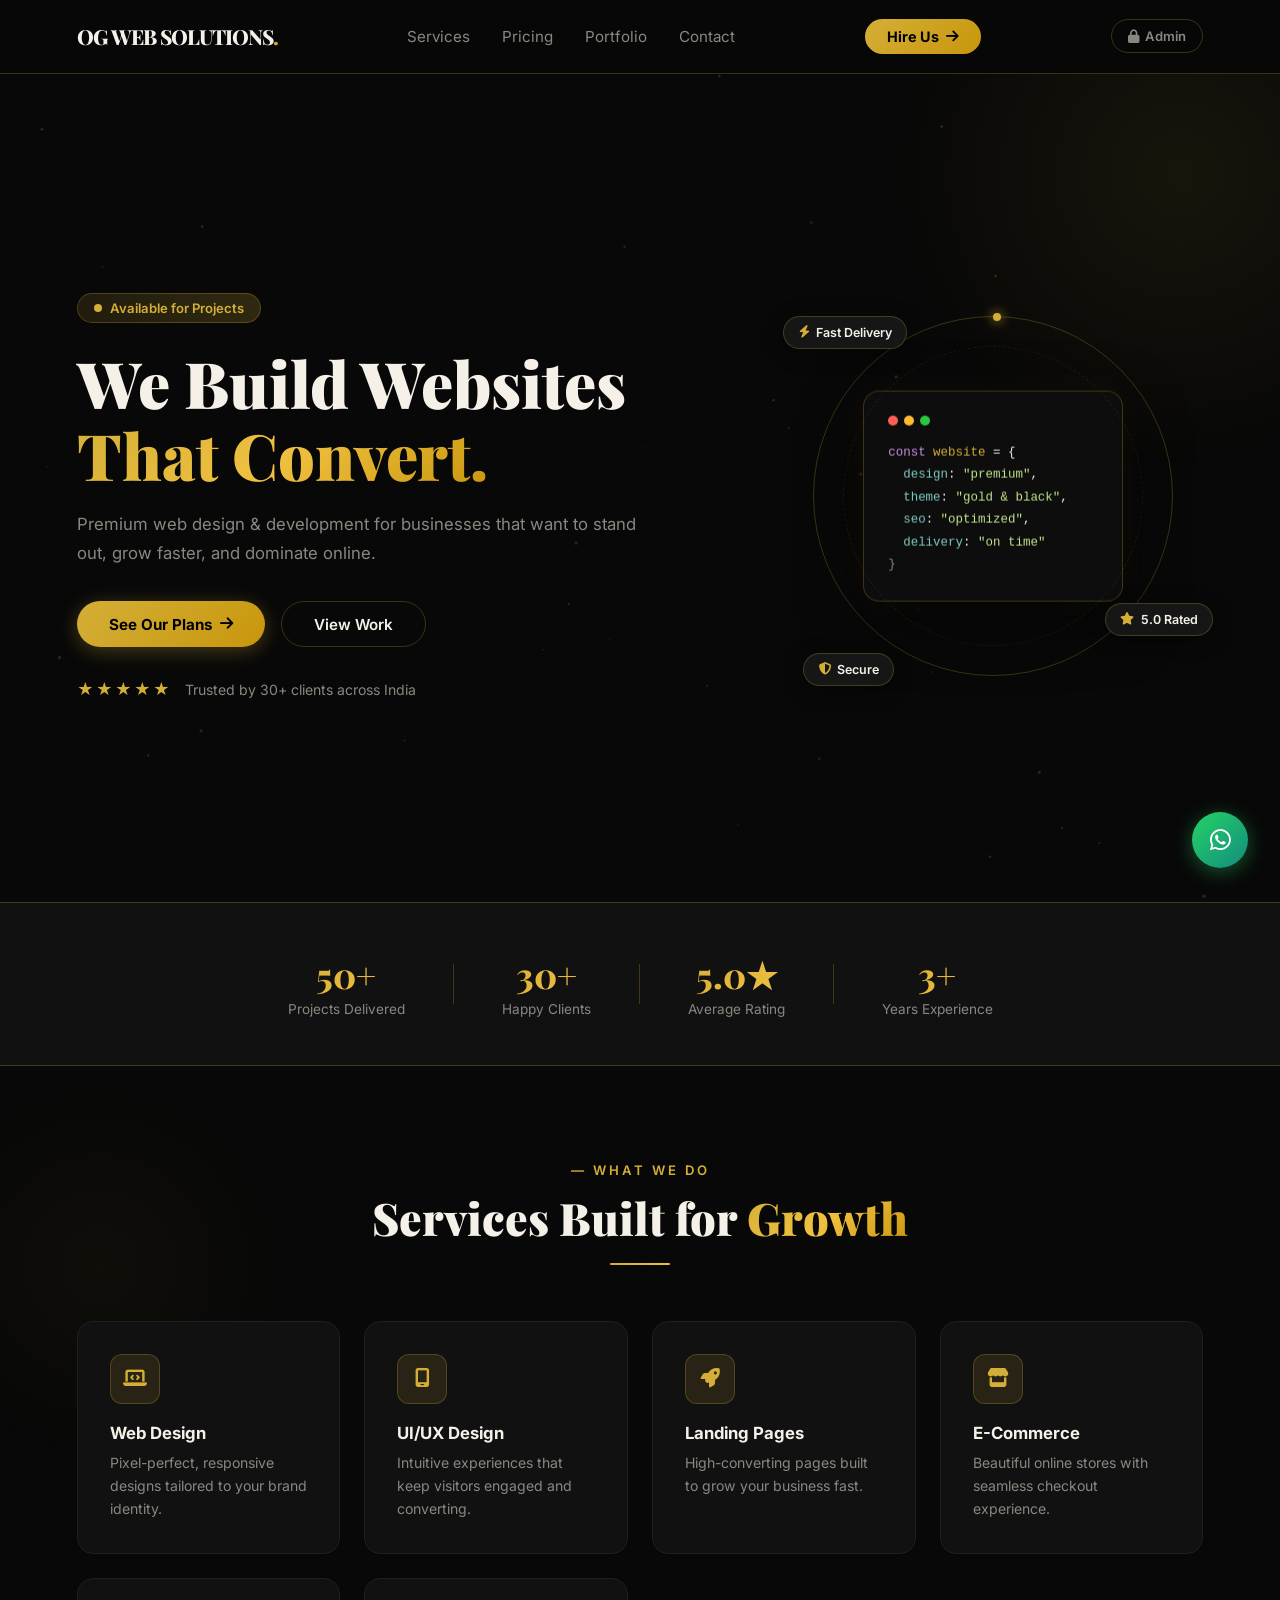
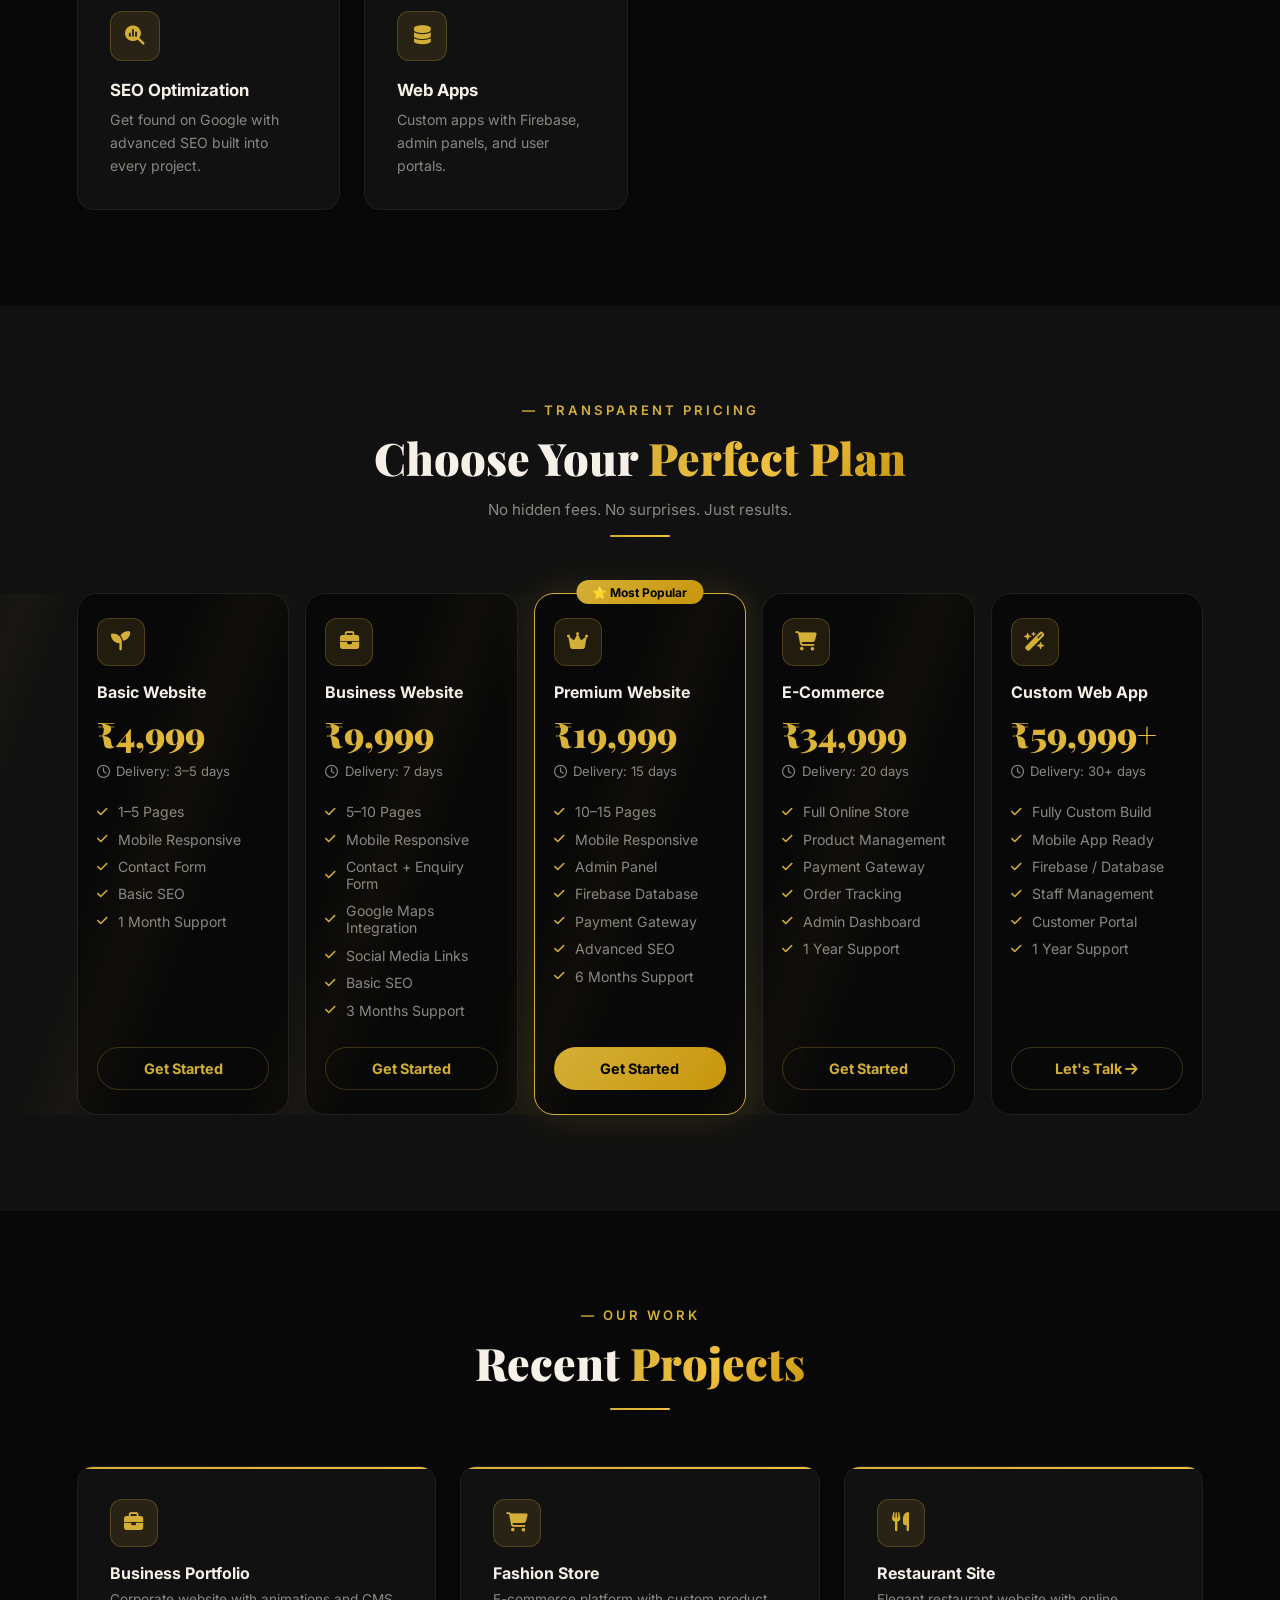
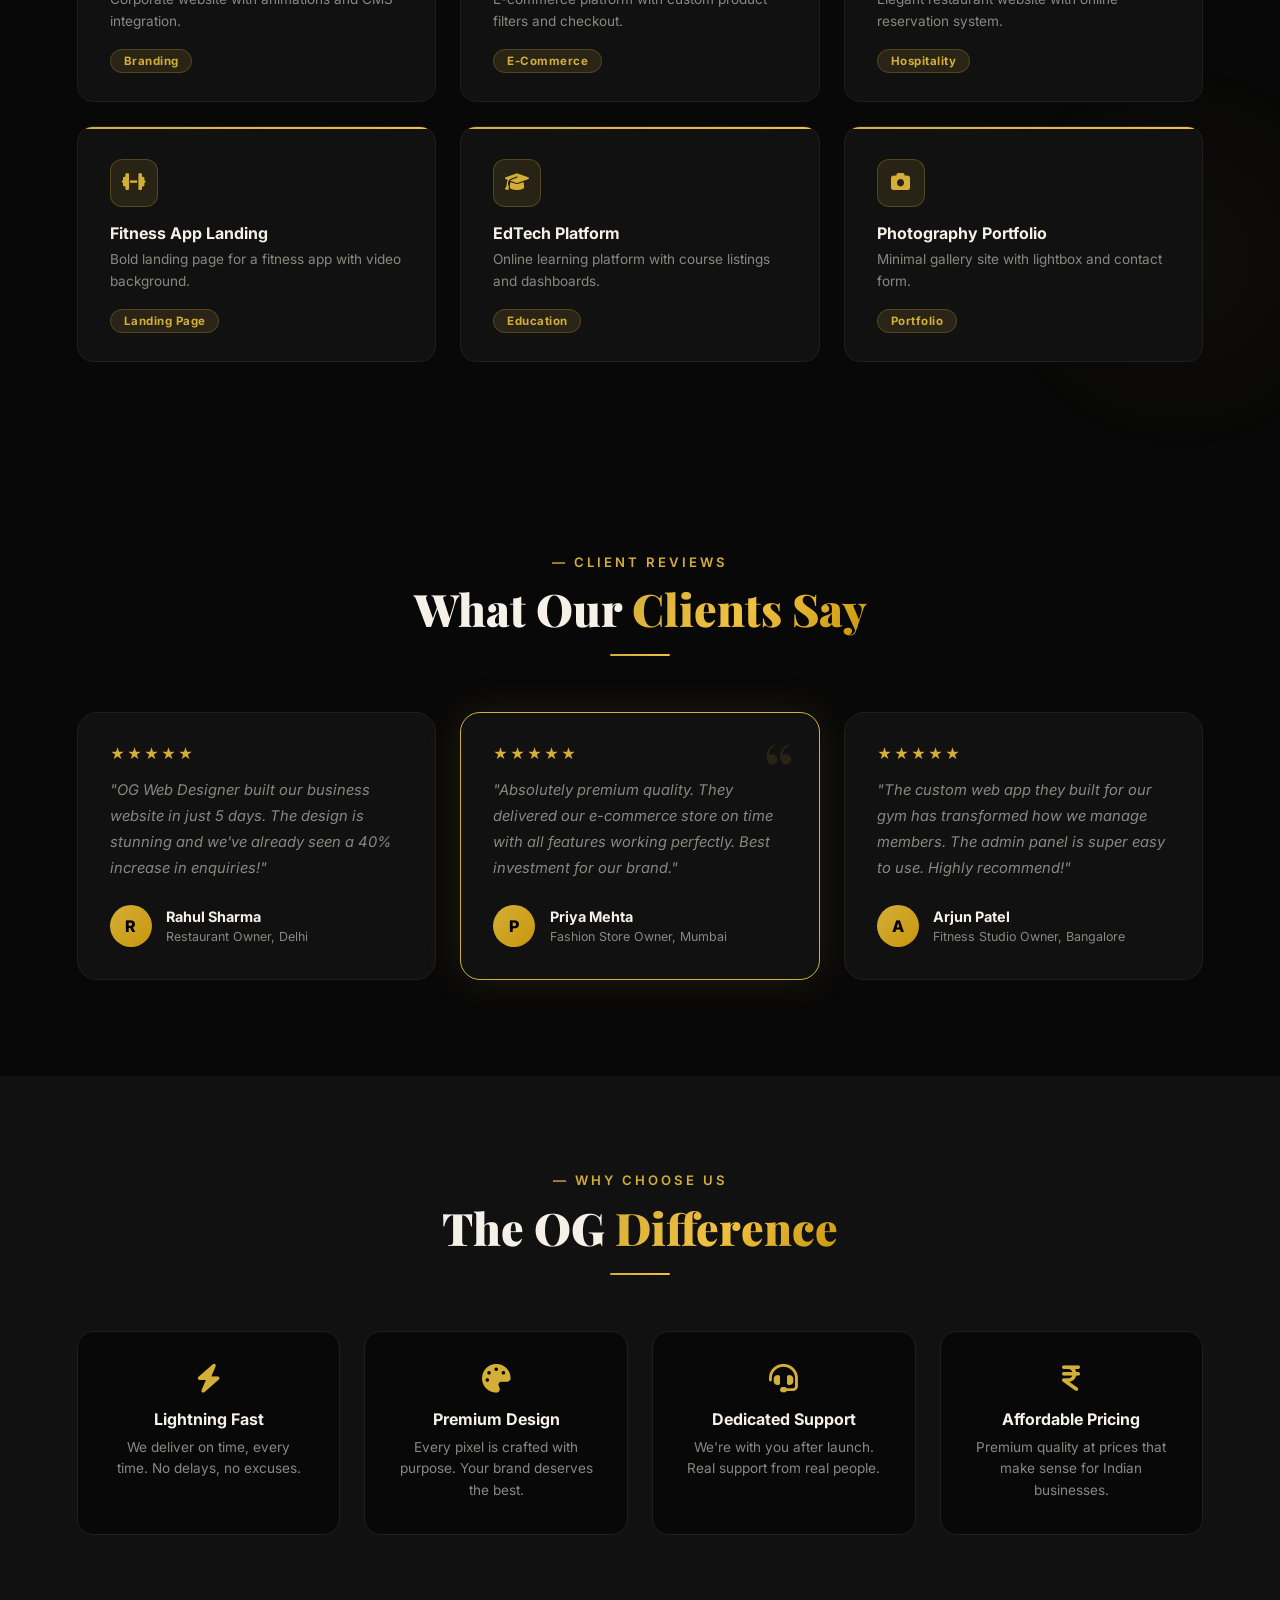
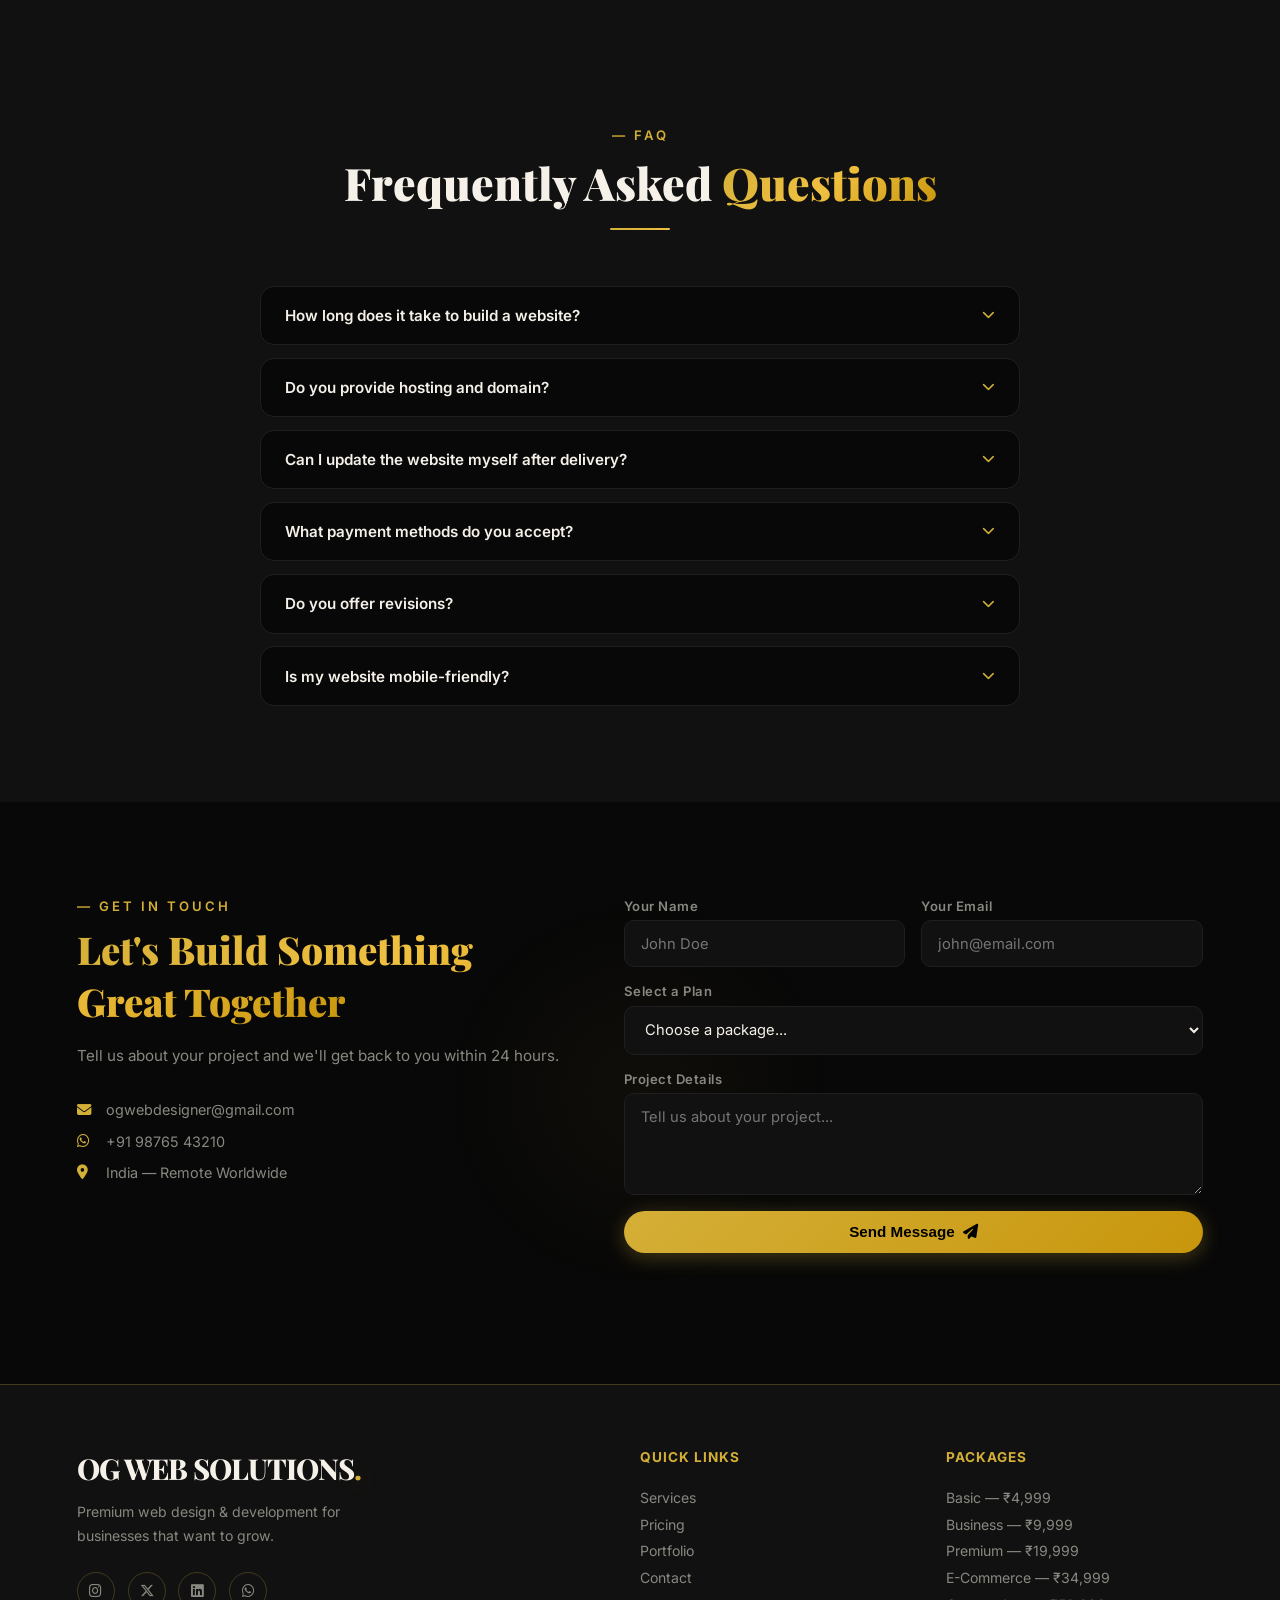
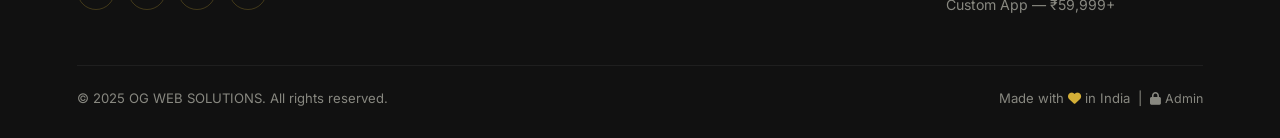
==== index.html @ d9418b7e "Initial commit - OG WEB SOLUTIONS premium website" ====
<!DOCTYPE html>
<html lang="en">
<head>
  <meta charset="UTF-8" />
  <meta name="viewport" content="width=device-width, initial-scale=1.0"/>
  <title>OG WEB SOLUTIONS — Premium Web Solutions</title>
  <link rel="stylesheet" href="style.css"/>
  <link href="https://fonts.googleapis.com/css2?family=Playfair+Display:ital,wght@0,700;0,900;1,700&family=Inter:wght@400;500;600;700&display=swap" rel="stylesheet"/>
  <link rel="stylesheet" href="https://cdnjs.cloudflare.com/ajax/libs/font-awesome/6.5.0/css/all.min.css"/>
</head>
<body>

  <!-- SCROLL PROGRESS -->
  <div class="scroll-progress" id="scrollProgress"></div>

  <!-- PARTICLES -->
  <canvas id="particles"></canvas>

  <!-- FLOATING WHATSAPP -->
  <a href="https://wa.me/919876543210" class="whatsapp-float" target="_blank"><i class="fa-brands fa-whatsapp"></i></a>

  <!-- NAV -->
  <nav id="navbar">
    <div class="logo">OG WEB SOLUTIONS<span>.</span></div>
    <ul>
      <li><a href="#services">Services</a></li>
      <li><a href="#pricing">Pricing</a></li>
      <li><a href="#portfolio">Portfolio</a></li>
      <li><a href="#contact">Contact</a></li>
    </ul>
    <a href="#contact" class="btn-nav">Hire Us <i class="fa-solid fa-arrow-right"></i></a>
    <a href="login.html" class="btn-login-nav"><i class="fa-solid fa-lock"></i> Admin</a>
    <button class="hamburger" id="hamburger"><i class="fa-solid fa-bars"></i></button>
  </nav>

  <!-- MOBILE MENU -->
  <div class="mobile-menu" id="mobileMenu">
    <button class="close-menu" id="closeMenu"><i class="fa-solid fa-xmark"></i></button>
    <ul>
      <li><a href="#services" class="mob-link">Services</a></li>
      <li><a href="#pricing" class="mob-link">Pricing</a></li>
      <li><a href="#portfolio" class="mob-link">Portfolio</a></li>
      <li><a href="#contact" class="mob-link">Contact</a></li>
    </ul>
    <a href="#contact" class="btn-nav mob-link">Get a Quote</a>
  </div>

  <!-- HERO -->
  <section class="hero">
    <div class="hero-content">
      <div class="hero-text">
        <div class="badge"><span class="pulse"></span> Available for Projects</div>
        <h1>We Build Websites<br/><span class="gold-text">That Convert.</span></h1>
        <p class="sub">Premium web design & development for businesses that want to stand out, grow faster, and dominate online.</p>
        <div class="hero-btns">
          <a href="#pricing" class="btn-gold">See Our Plans <i class="fa-solid fa-arrow-right"></i></a>
          <a href="#portfolio" class="btn-outline">View Work</a>
        </div>
        <div class="trust-row">
          <div class="stars">★★★★★</div>
          <p>Trusted by <strong>30+ clients</strong> across India</p>
        </div>
      </div>
      <div class="hero-visual">
        <div class="gold-ring"></div>
        <div class="hero-card">
          <div class="card-dots">
            <span class="cd r"></span><span class="cd y"></span><span class="cd g"></span>
          </div>
          <div class="code-block">
            <p><span class="kw">const</span> <span class="fn">website</span> = {</p>
            <p>&nbsp;&nbsp;<span class="key">design</span>: <span class="val">"premium"</span>,</p>
            <p>&nbsp;&nbsp;<span class="key">theme</span>: <span class="val">"gold & black"</span>,</p>
            <p>&nbsp;&nbsp;<span class="key">seo</span>: <span class="val">"optimized"</span>,</p>
            <p>&nbsp;&nbsp;<span class="key">delivery</span>: <span class="val">"on time"</span></p>
            <p>}</p>
          </div>
        </div>
        <div class="float-chip fc1"><i class="fa-solid fa-bolt"></i> Fast Delivery</div>
        <div class="float-chip fc2"><i class="fa-solid fa-star"></i> 5.0 Rated</div>
        <div class="float-chip fc3"><i class="fa-solid fa-shield-halved"></i> Secure</div>
      </div>
    </div>
  </section>

  <!-- STATS -->
  <section class="stats-bar">
    <div class="stat-item"><h3 class="count" data-target="50">0</h3><p>Projects Delivered</p></div>
    <div class="stat-div"></div>
    <div class="stat-item"><h3 class="count" data-target="30">0</h3><p>Happy Clients</p></div>
    <div class="stat-div"></div>
    <div class="stat-item"><h3>5.0★</h3><p>Average Rating</p></div>
    <div class="stat-div"></div>
    <div class="stat-item"><h3 class="count" data-target="3">0</h3><p>Years Experience</p></div>
  </section>

  <!-- SERVICES -->
  <section class="services" id="services">
    <div class="sec-head">
      <p class="eyebrow">— What We Do</p>
      <h2>Services Built for <span class="gold-text">Growth</span></h2>
      <div class="gold-divider"></div>
    </div>
    <div class="svc-grid">
      <div class="svc-card"><div class="svc-icon"><i class="fa-solid fa-laptop-code"></i></div><h3>Web Design</h3><p>Pixel-perfect, responsive designs tailored to your brand identity.</p></div>
      <div class="svc-card"><div class="svc-icon"><i class="fa-solid fa-mobile-screen"></i></div><h3>UI/UX Design</h3><p>Intuitive experiences that keep visitors engaged and converting.</p></div>
      <div class="svc-card"><div class="svc-icon"><i class="fa-solid fa-rocket"></i></div><h3>Landing Pages</h3><p>High-converting pages built to grow your business fast.</p></div>
      <div class="svc-card"><div class="svc-icon"><i class="fa-solid fa-store"></i></div><h3>E-Commerce</h3><p>Beautiful online stores with seamless checkout experience.</p></div>
      <div class="svc-card"><div class="svc-icon"><i class="fa-solid fa-magnifying-glass-chart"></i></div><h3>SEO Optimization</h3><p>Get found on Google with advanced SEO built into every project.</p></div>
      <div class="svc-card"><div class="svc-icon"><i class="fa-solid fa-database"></i></div><h3>Web Apps</h3><p>Custom apps with Firebase, admin panels, and user portals.</p></div>
    </div>
  </section>

  <!-- PRICING -->
  <section class="pricing" id="pricing">
    <div class="sec-head">
      <p class="eyebrow">— Transparent Pricing</p>
      <h2>Choose Your <span class="gold-text">Perfect Plan</span></h2>
      <p class="sec-sub">No hidden fees. No surprises. Just results.</p>
      <div class="gold-divider"></div>
    </div>
    <div class="pricing-grid">

      <div class="plan-card">
        <div class="plan-icon"><i class="fa-solid fa-seedling"></i></div>
        <h3 class="plan-name">Basic Website</h3>
        <div class="plan-price">₹4,999</div>
        <p class="plan-delivery"><i class="fa-regular fa-clock"></i> Delivery: 3–5 days</p>
        <ul class="plan-feats">
          <li><i class="fa-solid fa-check"></i> 1–5 Pages</li>
          <li><i class="fa-solid fa-check"></i> Mobile Responsive</li>
          <li><i class="fa-solid fa-check"></i> Contact Form</li>
          <li><i class="fa-solid fa-check"></i> Basic SEO</li>
          <li><i class="fa-solid fa-check"></i> 1 Month Support</li>
        </ul>
        <a href="#contact" class="plan-btn">Get Started</a>
      </div>

      <div class="plan-card">
        <div class="plan-icon"><i class="fa-solid fa-briefcase"></i></div>
        <h3 class="plan-name">Business Website</h3>
        <div class="plan-price">₹9,999</div>
        <p class="plan-delivery"><i class="fa-regular fa-clock"></i> Delivery: 7 days</p>
        <ul class="plan-feats">
          <li><i class="fa-solid fa-check"></i> 5–10 Pages</li>
          <li><i class="fa-solid fa-check"></i> Mobile Responsive</li>
          <li><i class="fa-solid fa-check"></i> Contact + Enquiry Form</li>
          <li><i class="fa-solid fa-check"></i> Google Maps Integration</li>
          <li><i class="fa-solid fa-check"></i> Social Media Links</li>
          <li><i class="fa-solid fa-check"></i> Basic SEO</li>
          <li><i class="fa-solid fa-check"></i> 3 Months Support</li>
        </ul>
        <a href="#contact" class="plan-btn">Get Started</a>
      </div>

      <div class="plan-card popular">
        <div class="pop-badge">⭐ Most Popular</div>
        <div class="plan-icon"><i class="fa-solid fa-crown"></i></div>
        <h3 class="plan-name">Premium Website</h3>
        <div class="plan-price">₹19,999</div>
        <p class="plan-delivery"><i class="fa-regular fa-clock"></i> Delivery: 15 days</p>
        <ul class="plan-feats">
          <li><i class="fa-solid fa-check"></i> 10–15 Pages</li>
          <li><i class="fa-solid fa-check"></i> Mobile Responsive</li>
          <li><i class="fa-solid fa-check"></i> Admin Panel</li>
          <li><i class="fa-solid fa-check"></i> Firebase Database</li>
          <li><i class="fa-solid fa-check"></i> Payment Gateway</li>
          <li><i class="fa-solid fa-check"></i> Advanced SEO</li>
          <li><i class="fa-solid fa-check"></i> 6 Months Support</li>
        </ul>
        <a href="#contact" class="plan-btn pop-btn">Get Started</a>
      </div>

      <div class="plan-card">
        <div class="plan-icon"><i class="fa-solid fa-cart-shopping"></i></div>
        <h3 class="plan-name">E-Commerce</h3>
        <div class="plan-price">₹34,999</div>
        <p class="plan-delivery"><i class="fa-regular fa-clock"></i> Delivery: 20 days</p>
        <ul class="plan-feats">
          <li><i class="fa-solid fa-check"></i> Full Online Store</li>
          <li><i class="fa-solid fa-check"></i> Product Management</li>
          <li><i class="fa-solid fa-check"></i> Payment Gateway</li>
          <li><i class="fa-solid fa-check"></i> Order Tracking</li>
          <li><i class="fa-solid fa-check"></i> Admin Dashboard</li>
          <li><i class="fa-solid fa-check"></i> 1 Year Support</li>
        </ul>
        <a href="#contact" class="plan-btn">Get Started</a>
      </div>

      <div class="plan-card custom-card">
        <div class="plan-icon"><i class="fa-solid fa-wand-magic-sparkles"></i></div>
        <h3 class="plan-name">Custom Web App</h3>
        <div class="plan-price">₹59,999<sup>+</sup></div>
        <p class="plan-delivery"><i class="fa-regular fa-clock"></i> Delivery: 30+ days</p>
        <ul class="plan-feats">
          <li><i class="fa-solid fa-check"></i> Fully Custom Build</li>
          <li><i class="fa-solid fa-check"></i> Mobile App Ready</li>
          <li><i class="fa-solid fa-check"></i> Firebase / Database</li>
          <li><i class="fa-solid fa-check"></i> Staff Management</li>
          <li><i class="fa-solid fa-check"></i> Customer Portal</li>
          <li><i class="fa-solid fa-check"></i> 1 Year Support</li>
        </ul>
        <a href="#contact" class="plan-btn custom-btn">Let's Talk <i class="fa-solid fa-arrow-right"></i></a>
      </div>

    </div>
  </section>

  <!-- PORTFOLIO -->
  <section class="portfolio" id="portfolio">
    <div class="sec-head">
      <p class="eyebrow">— Our Work</p>
      <h2>Recent <span class="gold-text">Projects</span></h2>
      <div class="gold-divider"></div>
    </div>
    <div class="port-grid">
      <div class="p-card" style="--c:#c9a84c"><div class="p-icon"><i class="fa-solid fa-briefcase"></i></div><h3>Business Portfolio</h3><p>Corporate website with animations and CMS integration.</p><span class="pill">Branding</span></div>
      <div class="p-card" style="--c:#d4af37"><div class="p-icon"><i class="fa-solid fa-cart-shopping"></i></div><h3>Fashion Store</h3><p>E-commerce platform with custom product filters and checkout.</p><span class="pill">E-Commerce</span></div>
      <div class="p-card" style="--c:#b8960c"><div class="p-icon"><i class="fa-solid fa-utensils"></i></div><h3>Restaurant Site</h3><p>Elegant restaurant website with online reservation system.</p><span class="pill">Hospitality</span></div>
      <div class="p-card" style="--c:#f0c040"><div class="p-icon"><i class="fa-solid fa-dumbbell"></i></div><h3>Fitness App Landing</h3><p>Bold landing page for a fitness app with video background.</p><span class="pill">Landing Page</span></div>
      <div class="p-card" style="--c:#c9a84c"><div class="p-icon"><i class="fa-solid fa-graduation-cap"></i></div><h3>EdTech Platform</h3><p>Online learning platform with course listings and dashboards.</p><span class="pill">Education</span></div>
      <div class="p-card" style="--c:#d4af37"><div class="p-icon"><i class="fa-solid fa-camera"></i></div><h3>Photography Portfolio</h3><p>Minimal gallery site with lightbox and contact form.</p><span class="pill">Portfolio</span></div>
    </div>
  </section>

  <!-- TESTIMONIALS -->
  <section class="testimonials">
    <div class="sec-head">
      <p class="eyebrow">— Client Reviews</p>
      <h2>What Our <span class="gold-text">Clients Say</span></h2>
      <div class="gold-divider"></div>
    </div>
    <div class="testi-grid">
      <div class="testi-card">
        <div class="testi-stars">★★★★★</div>
        <p>"OG Web Designer built our business website in just 5 days. The design is stunning and we've already seen a 40% increase in enquiries!"</p>
        <div class="testi-author">
          <div class="testi-avatar">R</div>
          <div><strong>Rahul Sharma</strong><span>Restaurant Owner, Delhi</span></div>
        </div>
      </div>
      <div class="testi-card featured-testi">
        <div class="testi-stars">★★★★★</div>
        <p>"Absolutely premium quality. They delivered our e-commerce store on time with all features working perfectly. Best investment for our brand."</p>
        <div class="testi-author">
          <div class="testi-avatar">P</div>
          <div><strong>Priya Mehta</strong><span>Fashion Store Owner, Mumbai</span></div>
        </div>
      </div>
      <div class="testi-card">
        <div class="testi-stars">★★★★★</div>
        <p>"The custom web app they built for our gym has transformed how we manage members. The admin panel is super easy to use. Highly recommend!"</p>
        <div class="testi-author">
          <div class="testi-avatar">A</div>
          <div><strong>Arjun Patel</strong><span>Fitness Studio Owner, Bangalore</span></div>
        </div>
      </div>
    </div>
  </section>

  <!-- WHY US -->
  <section class="why-us">
    <div class="sec-head">
      <p class="eyebrow">— Why Choose Us</p>
      <h2>The OG <span class="gold-text">Difference</span></h2>
      <div class="gold-divider"></div>
    </div>
    <div class="why-grid">
      <div class="why-card"><i class="fa-solid fa-bolt"></i><h3>Lightning Fast</h3><p>We deliver on time, every time. No delays, no excuses.</p></div>
      <div class="why-card"><i class="fa-solid fa-palette"></i><h3>Premium Design</h3><p>Every pixel is crafted with purpose. Your brand deserves the best.</p></div>
      <div class="why-card"><i class="fa-solid fa-headset"></i><h3>Dedicated Support</h3><p>We're with you after launch. Real support from real people.</p></div>
      <div class="why-card"><i class="fa-solid fa-indian-rupee-sign"></i><h3>Affordable Pricing</h3><p>Premium quality at prices that make sense for Indian businesses.</p></div>
    </div>
  </section>

  <!-- FAQ -->
  <section class="faq">
    <div class="sec-head">
      <p class="eyebrow">— FAQ</p>
      <h2>Frequently Asked <span class="gold-text">Questions</span></h2>
      <div class="gold-divider"></div>
    </div>
    <div class="faq-list">
      <div class="faq-item">
        <button class="faq-q" onclick="toggleFaq(this)">How long does it take to build a website? <i class="fa-solid fa-chevron-down"></i></button>
        <div class="faq-a">Depending on the package, delivery ranges from 3–5 days for a Basic site to 30+ days for a Custom Web App. We always deliver on time.</div>
      </div>
      <div class="faq-item">
        <button class="faq-q" onclick="toggleFaq(this)">Do you provide hosting and domain? <i class="fa-solid fa-chevron-down"></i></button>
        <div class="faq-a">We can guide you to set up hosting and domain, or manage it for you at an additional cost. We work with platforms like Hostinger, GoDaddy, and Firebase Hosting.</div>
      </div>
      <div class="faq-item">
        <button class="faq-q" onclick="toggleFaq(this)">Can I update the website myself after delivery? <i class="fa-solid fa-chevron-down"></i></button>
        <div class="faq-a">Yes! Premium and higher plans include an admin panel so you can update content, images, and products without any coding knowledge.</div>
      </div>
      <div class="faq-item">
        <button class="faq-q" onclick="toggleFaq(this)">What payment methods do you accept? <i class="fa-solid fa-chevron-down"></i></button>
        <div class="faq-a">We accept UPI, bank transfer, and all major payment methods. A 50% advance is required to start the project, with the remaining 50% on delivery.</div>
      </div>
      <div class="faq-item">
        <button class="faq-q" onclick="toggleFaq(this)">Do you offer revisions? <i class="fa-solid fa-chevron-down"></i></button>
        <div class="faq-a">Yes, we offer up to 3 free revisions on every project. We work closely with you to make sure the final result exceeds your expectations.</div>
      </div>
      <div class="faq-item">
        <button class="faq-q" onclick="toggleFaq(this)">Is my website mobile-friendly? <i class="fa-solid fa-chevron-down"></i></button>
        <div class="faq-a">Absolutely. Every website we build is fully responsive and tested across all screen sizes — mobile, tablet, and desktop.</div>
      </div>
    </div>
  </section>

  <!-- CONTACT -->
  <section class="contact" id="contact">
    <div class="contact-wrap">
      <div class="contact-left">
        <p class="eyebrow">— Get In Touch</p>
        <h2>Let's Build Something <span class="gold-text">Great Together</span></h2>
        <p class="sub">Tell us about your project and we'll get back to you within 24 hours.</p>
        <div class="cinfo">
          <div class="ci"><i class="fa-solid fa-envelope"></i> ogwebdesigner@gmail.com</div>
          <div class="ci"><i class="fa-brands fa-whatsapp"></i> +91 98765 43210</div>
          <div class="ci"><i class="fa-solid fa-location-dot"></i> India — Remote Worldwide</div>
        </div>
      </div>
      <div class="contact-right">
        <form class="contact-form" onsubmit="handleSubmit(event)">
          <div class="form-row">
            <div class="fg"><label>Your Name</label><input type="text" placeholder="John Doe" required/></div>
            <div class="fg"><label>Your Email</label><input type="email" placeholder="john@email.com" required/></div>
          </div>
          <div class="fg">
            <label>Select a Plan</label>
            <select required>
              <option value="" disabled selected>Choose a package...</option>
              <option>Basic Website — ₹4,999</option>
              <option>Business Website — ₹9,999</option>
              <option>Premium Website — ₹19,999</option>
              <option>E-Commerce Website — ₹34,999</option>
              <option>Custom Web App — ₹59,999+</option>
            </select>
          </div>
          <div class="fg"><label>Project Details</label><textarea placeholder="Tell us about your project..." rows="4" required></textarea></div>
          <button type="submit" class="btn-gold full">Send Message <i class="fa-solid fa-paper-plane"></i></button>
          <p id="form-msg" class="form-msg"></p>
        </form>
      </div>
    </div>
  </section>

  <!-- FOOTER -->
  <footer>
    <div class="footer-wrap">
      <div class="footer-brand">
        <div class="logo">OG WEB SOLUTIONS<span>.</span></div>
        <p>Premium web design & development for businesses that want to grow.</p>
        <div class="socials">
          <a href="#"><i class="fa-brands fa-instagram"></i></a>
          <a href="#"><i class="fa-brands fa-x-twitter"></i></a>
          <a href="#"><i class="fa-brands fa-linkedin"></i></a>
          <a href="#"><i class="fa-brands fa-whatsapp"></i></a>
        </div>
      </div>
      <div class="footer-links">
        <h4>Quick Links</h4>
        <a href="#services">Services</a>
        <a href="#pricing">Pricing</a>
        <a href="#portfolio">Portfolio</a>
        <a href="#contact">Contact</a>
      </div>
      <div class="footer-links">
        <h4>Packages</h4>
        <a href="#pricing">Basic — ₹4,999</a>
        <a href="#pricing">Business — ₹9,999</a>
        <a href="#pricing">Premium — ₹19,999</a>
        <a href="#pricing">E-Commerce — ₹34,999</a>
        <a href="#pricing">Custom App — ₹59,999+</a>
      </div>
    </div>
    <div class="footer-bottom">
      <p>© 2025 OG WEB SOLUTIONS. All rights reserved.</p>
      <p>Made with <i class="fa-solid fa-heart" style="color:#d4af37"></i> in India &nbsp;|&nbsp; <a href="login.html" style="color:var(--muted);text-decoration:none;font-size:0.78rem;transition:color 0.2s" onmouseover="this.style.color='#d4af37'" onmouseout="this.style.color=''"><i class="fa-solid fa-lock"></i> Admin</a></p>
    </div>
  </footer>

  <script src="script.js"></script>
  <script>
    // Apply admin saved content
    function applyAdminContent() {
      const DEF = {
        hero: { line1:'We Build Websites', line2:'That Convert.', sub:'Premium web design & development for businesses that want to stand out, grow faster, and dominate online.', badge:'Available for Projects', btn1:'See Our Plans', btn2:'View Work', trust:'Trusted by 30+ clients across India' },
        services: [
          {icon:'fa-laptop-code',title:'Web Design',desc:'Pixel-perfect, responsive designs tailored to your brand identity.'},
          {icon:'fa-mobile-screen',title:'UI/UX Design',desc:'Intuitive experiences that keep visitors engaged and converting.'},
          {icon:'fa-rocket',title:'Landing Pages',desc:'High-converting pages built to grow your business fast.'},
          {icon:'fa-store',title:'E-Commerce',desc:'Beautiful online stores with seamless checkout experience.'},
          {icon:'fa-magnifying-glass-chart',title:'SEO Optimization',desc:'Get found on Google with advanced SEO built into every project.'},
          {icon:'fa-database',title:'Web Apps',desc:'Custom apps with Firebase, admin panels, and user portals.'}
        ],
        pricing: [
          {icon:'fa-seedling',name:'Basic Website',price:'₹4,999',delivery:'3–5 days',features:'1–5 Pages\nMobile Responsive\nContact Form\nBasic SEO\n1 Month Support',popular:false},
          {icon:'fa-briefcase',name:'Business Website',price:'₹9,999',delivery:'7 days',features:'5–10 Pages\nMobile Responsive\nContact + Enquiry Form\nGoogle Maps Integration\nSocial Media Links\nBasic SEO\n3 Months Support',popular:false},
          {icon:'fa-crown',name:'Premium Website',price:'₹19,999',delivery:'15 days',features:'10–15 Pages\nMobile Responsive\nAdmin Panel\nFirebase Database\nPayment Gateway\nAdvanced SEO\n6 Months Support',popular:true},
          {icon:'fa-cart-shopping',name:'E-Commerce',price:'₹34,999',delivery:'20 days',features:'Full Online Store\nProduct Management\nPayment Gateway\nOrder Tracking\nAdmin Dashboard\n1 Year Support',popular:false},
          {icon:'fa-wand-magic-sparkles',name:'Custom Web App',price:'₹59,999+',delivery:'30+ days',features:'Fully Custom Build\nMobile App Ready\nFirebase / Database\nStaff Management\nCustomer Portal\n1 Year Support',popular:false}
        ],
        portfolio: [
          {icon:'fa-briefcase',title:'Business Portfolio',desc:'Corporate website with animations and CMS integration.',tag:'Branding'},
          {icon:'fa-cart-shopping',title:'Fashion Store',desc:'E-commerce platform with custom product filters and checkout.',tag:'E-Commerce'},
          {icon:'fa-utensils',title:'Restaurant Site',desc:'Elegant restaurant website with online reservation system.',tag:'Hospitality'},
          {icon:'fa-dumbbell',title:'Fitness App Landing',desc:'Bold landing page for a fitness app with video background.',tag:'Landing Page'},
          {icon:'fa-graduation-cap',title:'EdTech Platform',desc:'Online learning platform with course listings and dashboards.',tag:'Education'},
          {icon:'fa-camera',title:'Photography Portfolio',desc:'Minimal gallery site with lightbox and contact form.',tag:'Portfolio'}
        ],
        testimonials: [
          {name:'Rahul Sharma',role:'Restaurant Owner, Delhi',text:'OG Web Designer built our business website in just 5 days. The design is stunning and we\'ve already seen a 40% increase in enquiries!',featured:false},
          {name:'Priya Mehta',role:'Fashion Store Owner, Mumbai',text:'Absolutely premium quality. They delivered our e-commerce store on time with all features working perfectly. Best investment for our brand.',featured:true},
          {name:'Arjun Patel',role:'Fitness Studio Owner, Bangalore',text:'The custom web app they built for our gym has transformed how we manage members. The admin panel is super easy to use. Highly recommend!',featured:false}
        ],
        contact: {email:'ogwebdesigner@gmail.com',wa:'+91 98765 43210',loc:'India — Remote Worldwide',head:'Let\'s Build Something Great Together',sub:'Tell us about your project and we\'ll get back to you within 24 hours.'},
        footer: {tag:'Premium web design & development for businesses that want to grow.',copy:'© 2025 OG WEB SOLUTIONS. All rights reserved.',ig:'#',tw:'#',li:'#',wa:'https://wa.me/919876543210'},
        settings: {title:'OG WEB SOLUTIONS — Premium Web Solutions',logo:'OG WEB SOLUTIONS',wanum:'919876543210'}
      };
      function get(key) { try { return JSON.parse(localStorage.getItem('ogSite_'+key)) || DEF[key]; } catch(e) { return DEF[key]; } }

      // HERO
      const h = get('hero');
      const h1 = document.querySelector('.hero-text h1');
      if(h1) h1.innerHTML = h.line1 + '<br/><span class="gold-text">' + h.line2 + '</span>';
      const sub = document.querySelector('.hero-text .sub');
      if(sub) sub.textContent = h.sub;
      const badge = document.querySelector('.badge');
      if(badge) badge.innerHTML = '<span class="pulse"></span> ' + h.badge;
      const btn1 = document.querySelector('.hero-btns .btn-gold');
      if(btn1) btn1.innerHTML = h.btn1 + ' <i class="fa-solid fa-arrow-right"></i>';
      const btn2 = document.querySelector('.hero-btns .btn-outline');
      if(btn2) btn2.textContent = h.btn2;
      const trust = document.querySelector('.trust-row p');
      if(trust) trust.innerHTML = h.trust;

      // SERVICES
      const svcGrid = document.querySelector('.svc-grid');
      if(svcGrid) {
        const svcs = get('services');
        svcGrid.innerHTML = svcs.map(s => `<div class="svc-card"><div class="svc-icon"><i class="fa-solid ${s.icon}"></i></div><h3>${s.title}</h3><p>${s.desc}</p></div>`).join('');
      }

      // PRICING
      const pricingGrid = document.querySelector('.pricing-grid');
      if(pricingGrid) {
        const plans = get('pricing');
        pricingGrid.innerHTML = plans.map(p => `
          <div class="plan-card ${p.popular ? 'popular' : ''}">
            ${p.popular ? '<div class="pop-badge">⭐ Most Popular</div>' : ''}
            <div class="plan-icon"><i class="fa-solid ${p.icon}"></i></div>
            <h3 class="plan-name">${p.name}</h3>
            <div class="plan-price">${p.price}</div>
            <p class="plan-delivery"><i class="fa-regular fa-clock"></i> Delivery: ${p.delivery}</p>
            <ul class="plan-feats">${p.features.split('\n').map(f => `<li><i class="fa-solid fa-check"></i> ${f}</li>`).join('')}</ul>
            <a href="#contact" class="plan-btn ${p.popular ? 'pop-btn' : ''}">${p.popular ? 'Get Started' : p.name === 'Custom Web App' ? 'Let\'s Talk <i class="fa-solid fa-arrow-right"></i>' : 'Get Started'}</a>
          </div>`).join('');
      }

      // PORTFOLIO
      const portGrid = document.querySelector('.port-grid');
      if(portGrid) {
        const goldColors = ['#c9a84c','#d4af37','#b8960c','#f0c040','#c9a84c','#d4af37'];
        const ports = get('portfolio');
        portGrid.innerHTML = ports.map((p,i) => `
          <div class="p-card" style="--c:${goldColors[i % goldColors.length]}">
            <div class="p-icon"><i class="fa-solid ${p.icon}"></i></div>
            <h3>${p.title}</h3><p>${p.desc}</p>
            <span class="pill">${p.tag}</span>
          </div>`).join('');
      }

      // TESTIMONIALS
      const testiGrid = document.querySelector('.testi-grid');
      if(testiGrid) {
        const testis = get('testimonials');
        testiGrid.innerHTML = testis.map(t => `
          <div class="testi-card ${t.featured ? 'featured-testi' : ''}">
            <div class="testi-stars">★★★★★</div>
            <p>"${t.text}"</p>
            <div class="testi-author">
              <div class="testi-avatar">${t.name.charAt(0)}</div>
              <div><strong>${t.name}</strong><span>${t.role}</span></div>
            </div>
          </div>`).join('');
      }

      // CONTACT
      const c = get('contact');
      const cEmail = document.querySelector('.cinfo .ci:nth-child(1)');
      if(cEmail) cEmail.innerHTML = '<i class="fa-solid fa-envelope"></i> ' + c.email;
      const cWa = document.querySelector('.cinfo .ci:nth-child(2)');
      if(cWa) cWa.innerHTML = '<i class="fa-brands fa-whatsapp"></i> ' + c.wa;
      const cLoc = document.querySelector('.cinfo .ci:nth-child(3)');
      if(cLoc) cLoc.innerHTML = '<i class="fa-solid fa-location-dot"></i> ' + c.loc;
      const cHead = document.querySelector('.contact-left h2');
      if(cHead) cHead.innerHTML = c.head.replace(/(Great Together|.*)$/, '<span class="gold-text">$1</span>');
      const cSub = document.querySelector('.contact-left .sub');
      if(cSub) cSub.textContent = c.sub;

      // FOOTER
      const f = get('footer');
      const fTag = document.querySelector('.footer-brand p');
      if(fTag) fTag.textContent = f.tag;
      const fCopy = document.querySelector('.footer-bottom p:first-child');
      if(fCopy) fCopy.textContent = f.copy;
      const fLinks = document.querySelectorAll('.socials a');
      const fUrls = [f.ig, f.tw, f.li, f.wa];
      fLinks.forEach((a,i) => { if(fUrls[i]) a.href = fUrls[i]; });

      // SETTINGS
      const s = get('settings');
      document.title = s.title;
      document.querySelectorAll('.logo').forEach(el => el.innerHTML = s.logo + '<span>.</span>');
      const waFloat = document.querySelector('.whatsapp-float');
      if(waFloat) waFloat.href = 'https://wa.me/' + s.wanum;
    }

    applyAdminContent();
  </script>
  <script>
    const canvas = document.getElementById('particles');
    const ctx = canvas.getContext('2d');
    function resize() { canvas.width = window.innerWidth; canvas.height = window.innerHeight; }
    resize();
    window.addEventListener('resize', resize);
    const dots = Array.from({length: 60}, () => ({
      x: Math.random() * canvas.width, y: Math.random() * canvas.height,
      r: Math.random() * 1.5 + 0.3,
      dx: (Math.random() - 0.5) * 0.3, dy: (Math.random() - 0.5) * 0.3
    }));
    function drawParticles() {
      ctx.clearRect(0, 0, canvas.width, canvas.height);
      dots.forEach(d => {
        d.x += d.dx; d.y += d.dy;
        if (d.x < 0 || d.x > canvas.width) d.dx *= -1;
        if (d.y < 0 || d.y > canvas.height) d.dy *= -1;
        ctx.beginPath();
        ctx.arc(d.x, d.y, d.r, 0, Math.PI * 2);
        ctx.fillStyle = 'rgba(212,175,55,0.35)';
        ctx.fill();
      });
      dots.forEach((a, i) => dots.slice(i+1).forEach(b => {
        const dist = Math.hypot(a.x - b.x, a.y - b.y);
        if (dist < 120) {
          ctx.beginPath();
          ctx.moveTo(a.x, a.y); ctx.lineTo(b.x, b.y);
          ctx.strokeStyle = `rgba(212,175,55,${0.08 * (1 - dist/120)})`;
          ctx.lineWidth = 0.5;
          ctx.stroke();
        }
      }));
      requestAnimationFrame(drawParticles);
    }
    drawParticles();
  </script>
</body>
</html>
---- style.css ----
*, *::before, *::after { box-sizing: border-box; margin: 0; padding: 0; }

:root {
  --bg: #080808;
  --surface: #111111;
  --surface2: #161616;
  --gold: #d4af37;
  --gold2: #f0c040;
  --gold-dim: rgba(212,175,55,0.12);
  --gold-border: rgba(212,175,55,0.25);
  --text: #f5f0e8;
  --muted: #888880;
  --border: #1f1f1f;
}

html { scroll-behavior: smooth; }

body {
  font-family: 'Inter', sans-serif;
  background: var(--bg);
  color: var(--text);
  overflow-x: hidden;
}

/* GOLD TEXT */
.gold-text {
  background: linear-gradient(135deg, var(--gold), var(--gold2), #c8960c);
  -webkit-background-clip: text;
  -webkit-text-fill-color: transparent;
  background-clip: text;
}

/* NAV */
nav {
  display: flex;
  align-items: center;
  justify-content: space-between;
  padding: 1.2rem 6%;
  position: sticky;
  top: 0;
  z-index: 100;
  background: rgba(8,8,8,0.92);
  backdrop-filter: blur(16px);
  border-bottom: 1px solid var(--gold-border);
}

.logo { font-size: 1.3rem; font-weight: 800; letter-spacing: -1px; font-family: 'Playfair Display', serif; }
.logo span { color: var(--gold); }

nav ul { display: flex; gap: 2rem; list-style: none; }
nav ul a { text-decoration: none; color: var(--muted); font-size: 0.95rem; transition: color 0.2s; }
nav ul a:hover { color: var(--gold); }

.btn-nav {
  background: linear-gradient(135deg, var(--gold), #c8960c);
  color: #000;
  padding: 0.55rem 1.4rem;
  border-radius: 50px;
  text-decoration: none;
  font-size: 0.9rem;
  font-weight: 700;
  display: inline-flex;
  align-items: center;
  gap: 0.4rem;
  transition: opacity 0.2s, transform 0.2s;
}
.btn-login-nav {
  border: 1px solid var(--gold-border);
  color: var(--muted);
  padding: 0.5rem 1rem;
  border-radius: 50px;
  text-decoration: none;
  font-size: 0.82rem;
  font-weight: 600;
  display: inline-flex;
  align-items: center;
  gap: 0.4rem;
  transition: color 0.2s, border-color 0.2s;
}
.btn-login-nav:hover { color: var(--gold); border-color: var(--gold); }

.btn-nav:hover { opacity: 0.88; transform: translateY(-1px); }

.hamburger {
  display: none;
  background: none;
  border: 1px solid var(--gold-border);
  color: var(--gold);
  padding: 0.4rem 0.7rem;
  border-radius: 8px;
  cursor: pointer;
  font-size: 1rem;
}

/* MOBILE MENU */
.mobile-menu {
  display: none;
  position: fixed;
  inset: 0;
  background: #080808;
  z-index: 200;
  flex-direction: column;
  align-items: center;
  justify-content: center;
  gap: 2rem;
}
.mobile-menu.open { display: flex; }
.mobile-menu ul { list-style: none; text-align: center; display: flex; flex-direction: column; gap: 1.5rem; }
.mobile-menu ul a { font-size: 1.5rem; font-weight: 700; color: var(--text); text-decoration: none; }
.mobile-menu ul a:hover { color: var(--gold); }
.close-menu { background: none; border: none; color: var(--muted); font-size: 1.5rem; cursor: pointer; position: absolute; top: 1.5rem; right: 6%; }

/* HERO */
.hero {
  min-height: 92vh;
  padding: 5rem 6% 4rem;
  display: flex;
  align-items: center;
  position: relative;
  overflow: hidden;
}

.hero::before {
  content: '';
  position: absolute;
  top: -200px; right: -200px;
  width: 600px; height: 600px;
  background: radial-gradient(circle, rgba(212,175,55,0.08) 0%, transparent 70%);
  pointer-events: none;
}

.hero-content {
  display: flex;
  align-items: center;
  justify-content: space-between;
  gap: 3rem;
  width: 100%;
}

.hero-text { max-width: 560px; }

.badge {
  display: inline-flex;
  align-items: center;
  gap: 0.5rem;
  background: var(--gold-dim);
  border: 1px solid var(--gold-border);
  color: var(--gold);
  font-size: 0.82rem;
  font-weight: 600;
  padding: 0.4rem 1rem;
  border-radius: 50px;
  margin-bottom: 1.5rem;
}

.pulse {
  width: 8px; height: 8px;
  background: var(--gold);
  border-radius: 50%;
  animation: pulse 2s infinite;
}
@keyframes pulse {
  0%, 100% { opacity: 1; transform: scale(1); }
  50% { opacity: 0.4; transform: scale(1.4); }
}

.hero-text h1 {
  font-family: 'Playfair Display', serif;
  font-size: clamp(2.4rem, 5vw, 4rem);
  font-weight: 900;
  line-height: 1.12;
  margin-bottom: 1.2rem;
}

.sub { color: var(--muted); font-size: 1.05rem; line-height: 1.75; margin-bottom: 2rem; }

.hero-btns { display: flex; gap: 1rem; flex-wrap: wrap; margin-bottom: 2rem; }

.btn-gold {
  background: linear-gradient(135deg, var(--gold), #c8960c);
  color: #000;
  padding: 0.8rem 2rem;
  border-radius: 50px;
  text-decoration: none;
  font-weight: 700;
  font-size: 0.95rem;
  border: none;
  cursor: pointer;
  display: inline-flex;
  align-items: center;
  gap: 0.5rem;
  transition: transform 0.2s, box-shadow 0.2s;
  box-shadow: 0 4px 20px rgba(212,175,55,0.3);
}
.btn-gold:hover { transform: translateY(-2px); box-shadow: 0 8px 30px rgba(212,175,55,0.4); }
.btn-gold.full { width: 100%; justify-content: center; }

.btn-outline {
  border: 1.5px solid var(--gold-border);
  color: var(--text);
  padding: 0.8rem 2rem;
  border-radius: 50px;
  text-decoration: none;
  font-weight: 600;
  font-size: 0.95rem;
  transition: border-color 0.2s, background 0.2s;
}
.btn-outline:hover { border-color: var(--gold); background: var(--gold-dim); }

.trust-row { display: flex; align-items: center; gap: 0.8rem; }
.stars { color: var(--gold); font-size: 1rem; letter-spacing: 2px; }
.trust-row p { color: var(--muted); font-size: 0.88rem; }
.trust-row strong { color: var(--text); }

/* HERO VISUAL */
.hero-visual {
  position: relative;
  width: 420px;
  height: 400px;
  flex-shrink: 0;
}

.gold-ring {
  position: absolute;
  width: 360px; height: 360px;
  border-radius: 50%;
  border: 1px solid var(--gold-border);
  top: 20px; left: 30px;
  animation: spin 20s linear infinite;
}
.gold-ring::before {
  content: '';
  position: absolute;
  width: 8px; height: 8px;
  background: var(--gold);
  border-radius: 50%;
  top: -4px; left: 50%;
  box-shadow: 0 0 12px var(--gold);
}
@keyframes spin { to { transform: rotate(360deg); } }

.hero-card {
  position: absolute;
  top: 50%; left: 50%;
  transform: translate(-50%, -50%);
  background: var(--surface);
  border: 1px solid var(--gold-border);
  border-radius: 16px;
  padding: 1.5rem;
  width: 260px;
  box-shadow: 0 20px 60px rgba(0,0,0,0.5), 0 0 40px rgba(212,175,55,0.05);
}

.card-dots { display: flex; gap: 6px; margin-bottom: 1rem; }
.cd { width: 10px; height: 10px; border-radius: 50%; }
.cd.r { background: #ff5f57; }
.cd.y { background: #febc2e; }
.cd.g { background: #28c840; }

.code-block { font-family: 'Courier New', monospace; font-size: 0.78rem; line-height: 1.8; }
.code-block p { white-space: nowrap; }
.kw { color: #c792ea; }
.fn { color: var(--gold); }
.key { color: #80cbc4; }
.val { color: #c3e88d; }
.code-block p:not(:has(span)) { color: #888; }

.float-chip {
  position: absolute;
  background: var(--surface2);
  border: 1px solid var(--gold-border);
  padding: 0.5rem 0.9rem;
  border-radius: 50px;
  font-size: 0.78rem;
  font-weight: 600;
  display: flex;
  align-items: center;
  gap: 0.4rem;
  color: var(--text);
  box-shadow: 0 4px 20px rgba(0,0,0,0.4);
  animation: floatY 4s ease-in-out infinite;
}
.float-chip i { color: var(--gold); }
.fc1 { top: 20px; left: 0; animation-delay: 0s; }
.fc2 { bottom: 60px; right: -10px; animation-delay: 1.5s; }
.fc3 { bottom: 10px; left: 20px; animation-delay: 3s; }
@keyframes floatY {
  0%, 100% { transform: translateY(0); }
  50% { transform: translateY(-10px); }
}

/* STATS BAR */
.stats-bar {
  display: flex;
  justify-content: center;
  align-items: center;
  gap: 0;
  flex-wrap: wrap;
  padding: 2.5rem 6%;
  border-top: 1px solid var(--gold-border);
  border-bottom: 1px solid var(--gold-border);
  background: var(--surface);
}
.stat-item { text-align: center; padding: 0.5rem 3rem; }
.stat-item h3 {
  font-size: 2.2rem;
  font-weight: 800;
  font-family: 'Playfair Display', serif;
  background: linear-gradient(135deg, var(--gold), var(--gold2));
  -webkit-background-clip: text;
  -webkit-text-fill-color: transparent;
  background-clip: text;
}
.stat-item p { color: var(--muted); font-size: 0.85rem; margin-top: 0.2rem; }
.stat-div { width: 1px; height: 40px; background: var(--gold-border); }

/* SECTION HEAD */
.sec-head { text-align: center; margin-bottom: 3.5rem; }
.eyebrow { color: var(--gold); font-size: 0.82rem; font-weight: 600; letter-spacing: 3px; text-transform: uppercase; margin-bottom: 0.6rem; }
.sec-head h2 { font-family: 'Playfair Display', serif; font-size: clamp(1.9rem, 3.5vw, 2.8rem); font-weight: 900; }
.sec-sub { color: var(--muted); margin-top: 0.8rem; font-size: 0.95rem; }

/* SERVICES */
.services { padding: 6rem 6%; }

.svc-grid {
  display: grid;
  grid-template-columns: repeat(auto-fit, minmax(260px, 1fr));
  gap: 1.5rem;
}

.svc-card {
  background: var(--surface);
  border: 1px solid var(--border);
  border-radius: 16px;
  padding: 2rem;
  transition: transform 0.3s, border-color 0.3s, box-shadow 0.3s;
}
.svc-card:hover { transform: translateY(-6px); border-color: var(--gold-border); box-shadow: 0 8px 30px rgba(212,175,55,0.08); }

.svc-icon {
  width: 50px; height: 50px;
  background: var(--gold-dim);
  border: 1px solid var(--gold-border);
  border-radius: 12px;
  display: flex; align-items: center; justify-content: center;
  font-size: 1.2rem;
  color: var(--gold);
  margin-bottom: 1.2rem;
}
.svc-card h3 { font-size: 1.05rem; font-weight: 700; margin-bottom: 0.5rem; }
.svc-card p { color: var(--muted); font-size: 0.88rem; line-height: 1.65; }

/* PRICING */
.pricing { padding: 6rem 6%; background: var(--surface); overflow-x: auto; }

.pricing-grid {
  display: grid;
  grid-template-columns: repeat(5, 1fr);
  gap: 1rem;
  align-items: stretch;
}

.plan-card {
  background: var(--bg);
  border: 1px solid var(--border);
  border-radius: 20px;
  padding: 1.5rem 1.2rem;
  position: relative;
  transition: transform 0.3s, border-color 0.3s, box-shadow 0.3s;
  display: flex;
  flex-direction: column;
}
.plan-card:hover { transform: translateY(-6px); border-color: var(--gold-border); box-shadow: 0 12px 40px rgba(212,175,55,0.1); }

.plan-card.popular {
  border-color: var(--gold);
  box-shadow: 0 0 40px rgba(212,175,55,0.15);
}
.plan-card.popular:hover { transform: translateY(-6px); }

.pop-badge {
  position: absolute;
  top: -14px; left: 50%;
  transform: translateX(-50%);
  background: linear-gradient(135deg, var(--gold), #c8960c);
  color: #000;
  font-size: 0.75rem;
  font-weight: 700;
  padding: 0.3rem 1rem;
  border-radius: 50px;
  white-space: nowrap;
}

.plan-icon {
  width: 48px; height: 48px;
  background: var(--gold-dim);
  border: 1px solid var(--gold-border);
  border-radius: 12px;
  display: flex; align-items: center; justify-content: center;
  font-size: 1.2rem;
  color: var(--gold);
  margin-bottom: 1rem;
}

.plan-name { font-size: 1rem; font-weight: 700; margin-bottom: 0.5rem; }

.plan-price {
  font-family: 'Playfair Display', serif;
  font-size: 2.2rem;
  font-weight: 900;
  background: linear-gradient(135deg, var(--gold), var(--gold2));
  -webkit-background-clip: text;
  -webkit-text-fill-color: transparent;
  background-clip: text;
  margin-bottom: 0.4rem;
}
.plan-price sup { font-size: 1rem; }

.plan-delivery { color: var(--muted); font-size: 0.82rem; margin-bottom: 1.5rem; display: flex; align-items: center; gap: 0.4rem; }

.plan-feats { list-style: none; display: flex; flex-direction: column; gap: 0.65rem; margin-bottom: 1.8rem; flex: 1; }
.plan-feats li { font-size: 0.88rem; color: var(--muted); display: flex; align-items: center; gap: 0.6rem; }
.plan-feats li i { color: var(--gold); font-size: 0.75rem; flex-shrink: 0; }

.plan-btn {
  display: block;
  text-align: center;
  padding: 0.75rem;
  border-radius: 50px;
  font-weight: 700;
  font-size: 0.9rem;
  text-decoration: none;
  border: 1.5px solid var(--gold-border);
  color: var(--gold);
  transition: background 0.2s, color 0.2s, border-color 0.2s;
}
.plan-btn:hover { background: var(--gold-dim); border-color: var(--gold); }

.pop-btn {
  background: linear-gradient(135deg, var(--gold), #c8960c);
  color: #000;
  border-color: transparent;
}
.pop-btn:hover { opacity: 0.9; background: linear-gradient(135deg, var(--gold), #c8960c); color: #000; }

.custom-btn {
  background: var(--gold-dim);
  color: var(--gold);
  border-color: var(--gold-border);
  display: flex; align-items: center; justify-content: center; gap: 0.5rem;
}

/* PORTFOLIO */
.portfolio { padding: 6rem 6%; }

.port-grid {
  display: grid;
  grid-template-columns: repeat(auto-fit, minmax(280px, 1fr));
  gap: 1.5rem;
}

.p-card {
  background: var(--surface);
  border: 1px solid var(--border);
  border-radius: 16px;
  padding: 2rem;
  position: relative;
  overflow: hidden;
  transition: transform 0.3s, border-color 0.3s;
}
.p-card::before {
  content: '';
  position: absolute;
  top: 0; left: 0; right: 0;
  height: 2px;
  background: linear-gradient(90deg, var(--gold), var(--gold2));
}
.p-card:hover { transform: translateY(-6px); border-color: var(--gold-border); }

.p-icon {
  width: 48px; height: 48px;
  border-radius: 12px;
  display: flex; align-items: center; justify-content: center;
  font-size: 1.2rem;
  color: var(--gold);
  background: var(--gold-dim);
  border: 1px solid var(--gold-border);
  margin-bottom: 1rem;
}
.p-card h3 { font-size: 1rem; font-weight: 700; margin-bottom: 0.4rem; }
.p-card p { color: var(--muted); font-size: 0.85rem; line-height: 1.6; margin-bottom: 1rem; }

.pill {
  background: var(--gold-dim);
  color: var(--gold);
  font-size: 0.72rem;
  font-weight: 700;
  padding: 0.25rem 0.8rem;
  border-radius: 50px;
  border: 1px solid var(--gold-border);
  letter-spacing: 0.5px;
}

/* WHY US */
.why-us { padding: 6rem 6%; background: var(--surface); }

.why-grid {
  display: grid;
  grid-template-columns: repeat(auto-fit, minmax(220px, 1fr));
  gap: 1.5rem;
}

.why-card {
  background: var(--bg);
  border: 1px solid var(--border);
  border-radius: 16px;
  padding: 2rem;
  text-align: center;
  transition: transform 0.3s, border-color 0.3s;
}
.why-card:hover { transform: translateY(-6px); border-color: var(--gold-border); }
.why-card > i { font-size: 1.8rem; color: var(--gold); margin-bottom: 1rem; display: block; }
.why-card h3 { font-size: 1rem; font-weight: 700; margin-bottom: 0.5rem; }
.why-card p { color: var(--muted); font-size: 0.85rem; line-height: 1.6; }

/* CONTACT */
.contact { padding: 6rem 6%; }

.contact-wrap {
  display: grid;
  grid-template-columns: 1fr 1.2fr;
  gap: 4rem;
  align-items: start;
}

.contact-left h2 { font-family: 'Playfair Display', serif; font-size: clamp(1.8rem, 3vw, 2.4rem); font-weight: 900; margin: 0.5rem 0 1rem; }
.contact-left .sub { color: var(--muted); font-size: 0.95rem; line-height: 1.7; margin-bottom: 2rem; }

.cinfo { display: flex; flex-direction: column; gap: 0.9rem; }
.ci { display: flex; align-items: center; gap: 0.8rem; color: var(--muted); font-size: 0.9rem; }
.ci i { color: var(--gold); width: 16px; }

.contact-form { display: flex; flex-direction: column; gap: 1rem; }
.form-row { display: grid; grid-template-columns: 1fr 1fr; gap: 1rem; }
.fg { display: flex; flex-direction: column; gap: 0.4rem; }
.fg label { font-size: 0.82rem; font-weight: 600; color: var(--muted); letter-spacing: 0.5px; }

.contact-form input,
.contact-form select,
.contact-form textarea {
  width: 100%;
  background: var(--surface);
  border: 1px solid var(--border);
  border-radius: 10px;
  padding: 0.85rem 1rem;
  color: var(--text);
  font-family: 'Inter', sans-serif;
  font-size: 0.92rem;
  outline: none;
  transition: border-color 0.2s, box-shadow 0.2s;
}
.contact-form input:focus,
.contact-form select:focus,
.contact-form textarea:focus {
  border-color: var(--gold);
  box-shadow: 0 0 0 3px rgba(212,175,55,0.1);
}
.contact-form select { cursor: pointer; }
.contact-form select option { background: var(--surface); }
.contact-form textarea { resize: vertical; }

.form-msg { color: #7dcea0; font-size: 0.9rem; min-height: 1.2rem; text-align: center; }

/* FOOTER */
footer {
  background: var(--surface);
  border-top: 1px solid var(--gold-border);
  padding: 4rem 6% 2rem;
}

.footer-wrap {
  display: grid;
  grid-template-columns: 2fr 1fr 1fr;
  gap: 3rem;
  margin-bottom: 3rem;
}

.footer-brand .logo { font-size: 1.8rem; margin-bottom: 0.8rem; }
.footer-brand p { color: var(--muted); font-size: 0.88rem; line-height: 1.7; max-width: 280px; margin-bottom: 1.5rem; }

.socials { display: flex; gap: 0.8rem; }
.socials a {
  width: 38px; height: 38px;
  border: 1px solid var(--gold-border);
  border-radius: 50%;
  display: flex; align-items: center; justify-content: center;
  color: var(--muted);
  font-size: 0.9rem;
  text-decoration: none;
  transition: color 0.2s, border-color 0.2s, background 0.2s;
}
.socials a:hover { color: var(--gold); border-color: var(--gold); background: var(--gold-dim); }

.footer-links h4 { font-size: 0.85rem; font-weight: 700; color: var(--gold); letter-spacing: 1px; text-transform: uppercase; margin-bottom: 1.2rem; }
.footer-links { display: flex; flex-direction: column; gap: 0; }
.footer-links a { color: var(--muted); text-decoration: none; font-size: 0.88rem; padding: 0.3rem 0; transition: color 0.2s; }
.footer-links a:hover { color: var(--gold); }

.footer-bottom {
  border-top: 1px solid var(--border);
  padding-top: 1.5rem;
  display: flex;
  justify-content: space-between;
  align-items: center;
  flex-wrap: wrap;
  gap: 0.5rem;
}
.footer-bottom p { color: var(--muted); font-size: 0.82rem; }

/* TESTIMONIALS */
.testimonials { padding: 6rem 6%; background: var(--bg); }

.testi-grid {
  display: grid;
  grid-template-columns: repeat(auto-fit, minmax(280px, 1fr));
  gap: 1.5rem;
  align-items: start;
}

.testi-card {
  background: var(--surface);
  border: 1px solid var(--border);
  border-radius: 20px;
  padding: 2rem;
  transition: transform 0.3s, border-color 0.3s;
  position: relative;
}
.testi-card:hover { transform: translateY(-6px); border-color: var(--gold-border); }

.testi-card.featured-testi {
  border-color: var(--gold);
  box-shadow: 0 0 40px rgba(212,175,55,0.12);
}
.testi-card.featured-testi::before {
  content: '\201C';
  position: absolute;
  top: 1rem; right: 1.5rem;
  font-size: 5rem;
  color: var(--gold-dim);
  font-family: 'Playfair Display', serif;
  line-height: 1;
}

.testi-stars { color: var(--gold); font-size: 0.9rem; letter-spacing: 2px; margin-bottom: 1rem; }

.testi-card p {
  color: var(--muted);
  font-size: 0.92rem;
  line-height: 1.75;
  margin-bottom: 1.5rem;
  font-style: italic;
}

.testi-author { display: flex; align-items: center; gap: 0.9rem; }

.testi-avatar {
  width: 42px; height: 42px;
  border-radius: 50%;
  background: linear-gradient(135deg, var(--gold), #c8960c);
  color: #000;
  font-weight: 800;
  font-size: 1rem;
  display: flex; align-items: center; justify-content: center;
  flex-shrink: 0;
}

.testi-author strong { display: block; font-size: 0.9rem; font-weight: 700; }
.testi-author span { font-size: 0.78rem; color: var(--muted); }

/* FAQ */
.faq { padding: 6rem 6%; background: var(--surface); }

.faq-list {
  max-width: 760px;
  margin: 0 auto;
  display: flex;
  flex-direction: column;
  gap: 0.8rem;
}

.faq-item {
  background: var(--bg);
  border: 1px solid var(--border);
  border-radius: 14px;
  overflow: hidden;
  transition: border-color 0.2s;
}
.faq-item:has(.faq-a.open) { border-color: var(--gold-border); }

.faq-q {
  width: 100%;
  background: none;
  border: none;
  color: var(--text);
  font-family: 'Inter', sans-serif;
  font-size: 0.95rem;
  font-weight: 600;
  padding: 1.2rem 1.5rem;
  text-align: left;
  cursor: pointer;
  display: flex;
  justify-content: space-between;
  align-items: center;
  gap: 1rem;
  transition: color 0.2s;
}
.faq-q:hover { color: var(--gold); }
.faq-q i { color: var(--gold); font-size: 0.8rem; transition: transform 0.3s; flex-shrink: 0; }
.faq-q.active i { transform: rotate(180deg); }

.faq-a {
  max-height: 0;
  overflow: hidden;
  transition: max-height 0.4s ease, padding 0.3s ease;
  color: var(--muted);
  font-size: 0.9rem;
  line-height: 1.75;
  padding: 0 1.5rem;
}
.faq-a.open { max-height: 200px; padding: 0 1.5rem 1.2rem; }

/* SCROLL PROGRESS */
.scroll-progress {
  position: fixed;
  top: 0; left: 0;
  height: 3px;
  width: 0%;
  background: linear-gradient(90deg, var(--gold), var(--gold2), #c8960c);
  z-index: 9999;
  transition: width 0.1s linear;
  box-shadow: 0 0 10px rgba(212,175,55,0.6);
}

/* PARTICLES */
#particles {
  position: fixed;
  top: 0; left: 0;
  width: 100%; height: 100%;
  pointer-events: none;
  z-index: 0;
  opacity: 0.5;
}

/* FLOATING WHATSAPP */
.whatsapp-float {
  position: fixed;
  bottom: 2rem; right: 2rem;
  width: 56px; height: 56px;
  background: linear-gradient(135deg, #25d366, #128c7e);
  border-radius: 50%;
  display: flex; align-items: center; justify-content: center;
  font-size: 1.5rem;
  color: #fff;
  text-decoration: none;
  z-index: 500;
  box-shadow: 0 4px 20px rgba(37,211,102,0.4);
  transition: transform 0.2s, box-shadow 0.2s;
  animation: waBounce 3s ease-in-out infinite;
}
.whatsapp-float:hover { transform: scale(1.1); box-shadow: 0 8px 30px rgba(37,211,102,0.5); }
@keyframes waBounce {
  0%, 100% { transform: translateY(0); }
  50% { transform: translateY(-6px); }
}

/* SHIMMER ON PLAN CARDS */
.plan-card::after {
  content: '';
  position: absolute;
  top: 0; left: -100%;
  width: 60%;
  height: 100%;
  background: linear-gradient(90deg, transparent, rgba(212,175,55,0.04), transparent);
  transform: skewX(-20deg);
  transition: left 0.6s ease;
  pointer-events: none;
}
.plan-card:hover::after { left: 150%; }

/* GLASSMORPHISM HERO CARD */
.hero-card {
  backdrop-filter: blur(20px);
  background: rgba(17,17,17,0.7) !important;
}

/* GOLD DIVIDER LINE */
.gold-divider {
  width: 60px;
  height: 2px;
  background: linear-gradient(90deg, var(--gold), var(--gold2));
  margin: 1rem auto 0;
  border-radius: 2px;
}

/* SECTION GLOW BG */
.services, .portfolio, .testimonials, .faq, .contact { position: relative; z-index: 1; }
.services::before, .portfolio::before, .contact::before {
  content: '';
  position: absolute;
  width: 400px; height: 400px;
  border-radius: 50%;
  background: radial-gradient(circle, rgba(212,175,55,0.04) 0%, transparent 70%);
  pointer-events: none;
  z-index: 0;
}
.services::before { top: 0; left: -100px; }
.portfolio::before { bottom: 0; right: -100px; }
.contact::before { top: 50%; left: 50%; transform: translate(-50%, -50%); }
.services > *, .portfolio > *, .contact > * { position: relative; z-index: 1; }

/* PLAN CARD POPULAR GLOW PULSE */
.plan-card.popular {
  animation: popularPulse 3s ease-in-out infinite;
}
@keyframes popularPulse {
  0%, 100% { box-shadow: 0 0 30px rgba(212,175,55,0.15); }
  50% { box-shadow: 0 0 50px rgba(212,175,55,0.3); }
}

/* TESTI CARD HOVER GLOW */
.testi-card:hover { box-shadow: 0 8px 40px rgba(212,175,55,0.1); }

/* WHY CARD ICON GLOW */
.why-card:hover > i { text-shadow: 0 0 20px rgba(212,175,55,0.6); }

/* SVC CARD ICON GLOW */
.svc-card:hover .svc-icon { box-shadow: 0 0 20px rgba(212,175,55,0.2); }

/* FOOTER BRAND LOGO GLOW */
.footer-brand .logo span { text-shadow: 0 0 20px rgba(212,175,55,0.4); }

/* NAV LOGO GLOW */
.logo span { text-shadow: 0 0 16px rgba(212,175,55,0.3); }

/* HERO GOLD RING DOUBLE */
.hero-visual::after {
  content: '';
  position: absolute;
  width: 300px; height: 300px;
  border-radius: 50%;
  border: 1px dashed rgba(212,175,55,0.1);
  top: 50px; left: 60px;
  animation: spin 35s linear infinite reverse;
  pointer-events: none;
}

/* BADGE SHIMMER */
.badge {
  background: linear-gradient(90deg, var(--gold-dim), rgba(212,175,55,0.2), var(--gold-dim));
  background-size: 200%;
  animation: shimmer 3s linear infinite;
}
@keyframes shimmer {
  0% { background-position: 200% center; }
  100% { background-position: -200% center; }
}

/* SCROLL REVEAL */
[data-reveal] { opacity: 0; transform: translateY(28px); transition: opacity 0.6s ease, transform 0.6s ease; }
[data-reveal].visible { opacity: 1; transform: translateY(0); }

/* RESPONSIVE */
@media (max-width: 900px) {
  .contact-wrap { grid-template-columns: 1fr; gap: 2.5rem; }
  .footer-wrap { grid-template-columns: 1fr 1fr; }
  .footer-brand { grid-column: 1 / -1; }
}

@media (max-width: 768px) {
  nav ul, .btn-nav { display: none; }
  .hamburger { display: block; }
  .hero-content { flex-direction: column; text-align: center; }
  .hero-text { max-width: 100%; }
  .hero-btns { justify-content: center; }
  .trust-row { justify-content: center; }
  .hero-visual { width: 300px; height: 300px; }
  .gold-ring { width: 260px; height: 260px; }
  .hero-card { width: 220px; }
  .form-row { grid-template-columns: 1fr; }
  .footer-wrap { grid-template-columns: 1fr; }
  .stat-div { display: none; }
  .stat-item { padding: 0.5rem 1.5rem; }
  .plan-card.popular { transform: scale(1); }
}
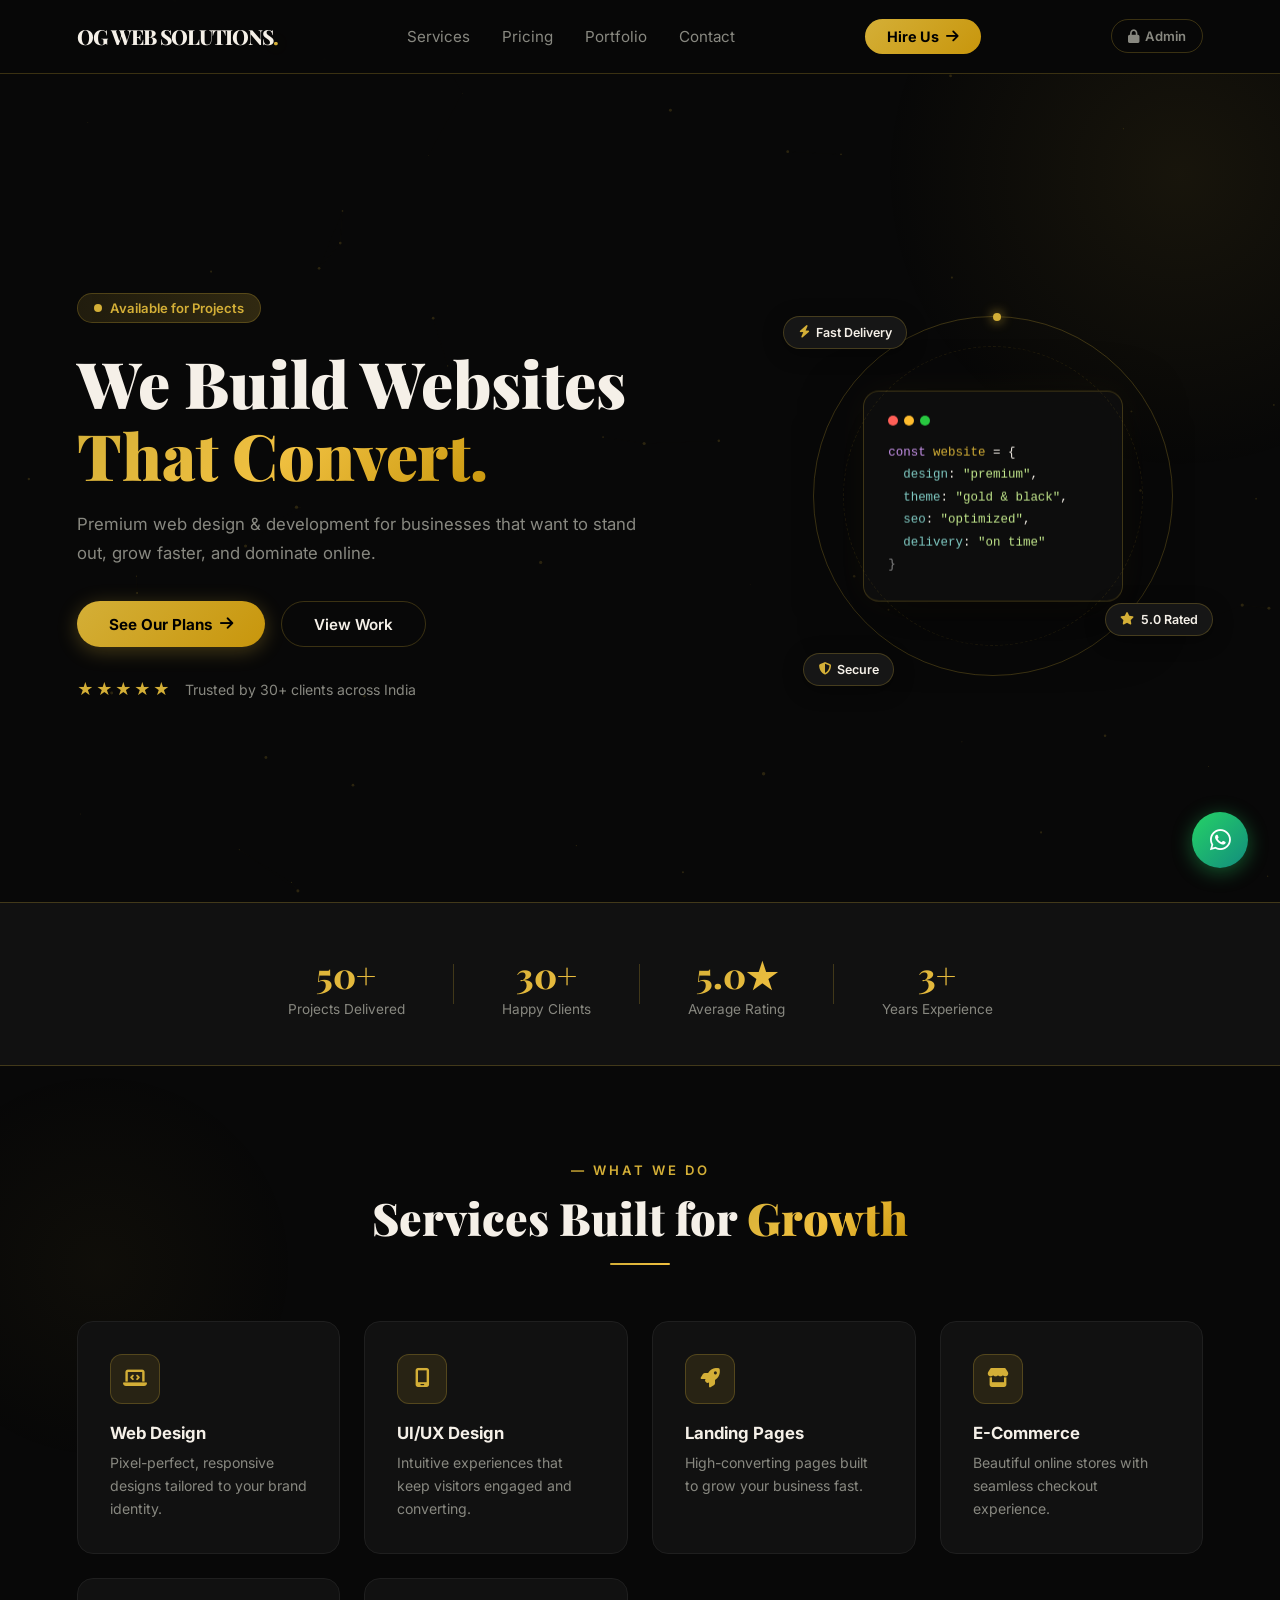
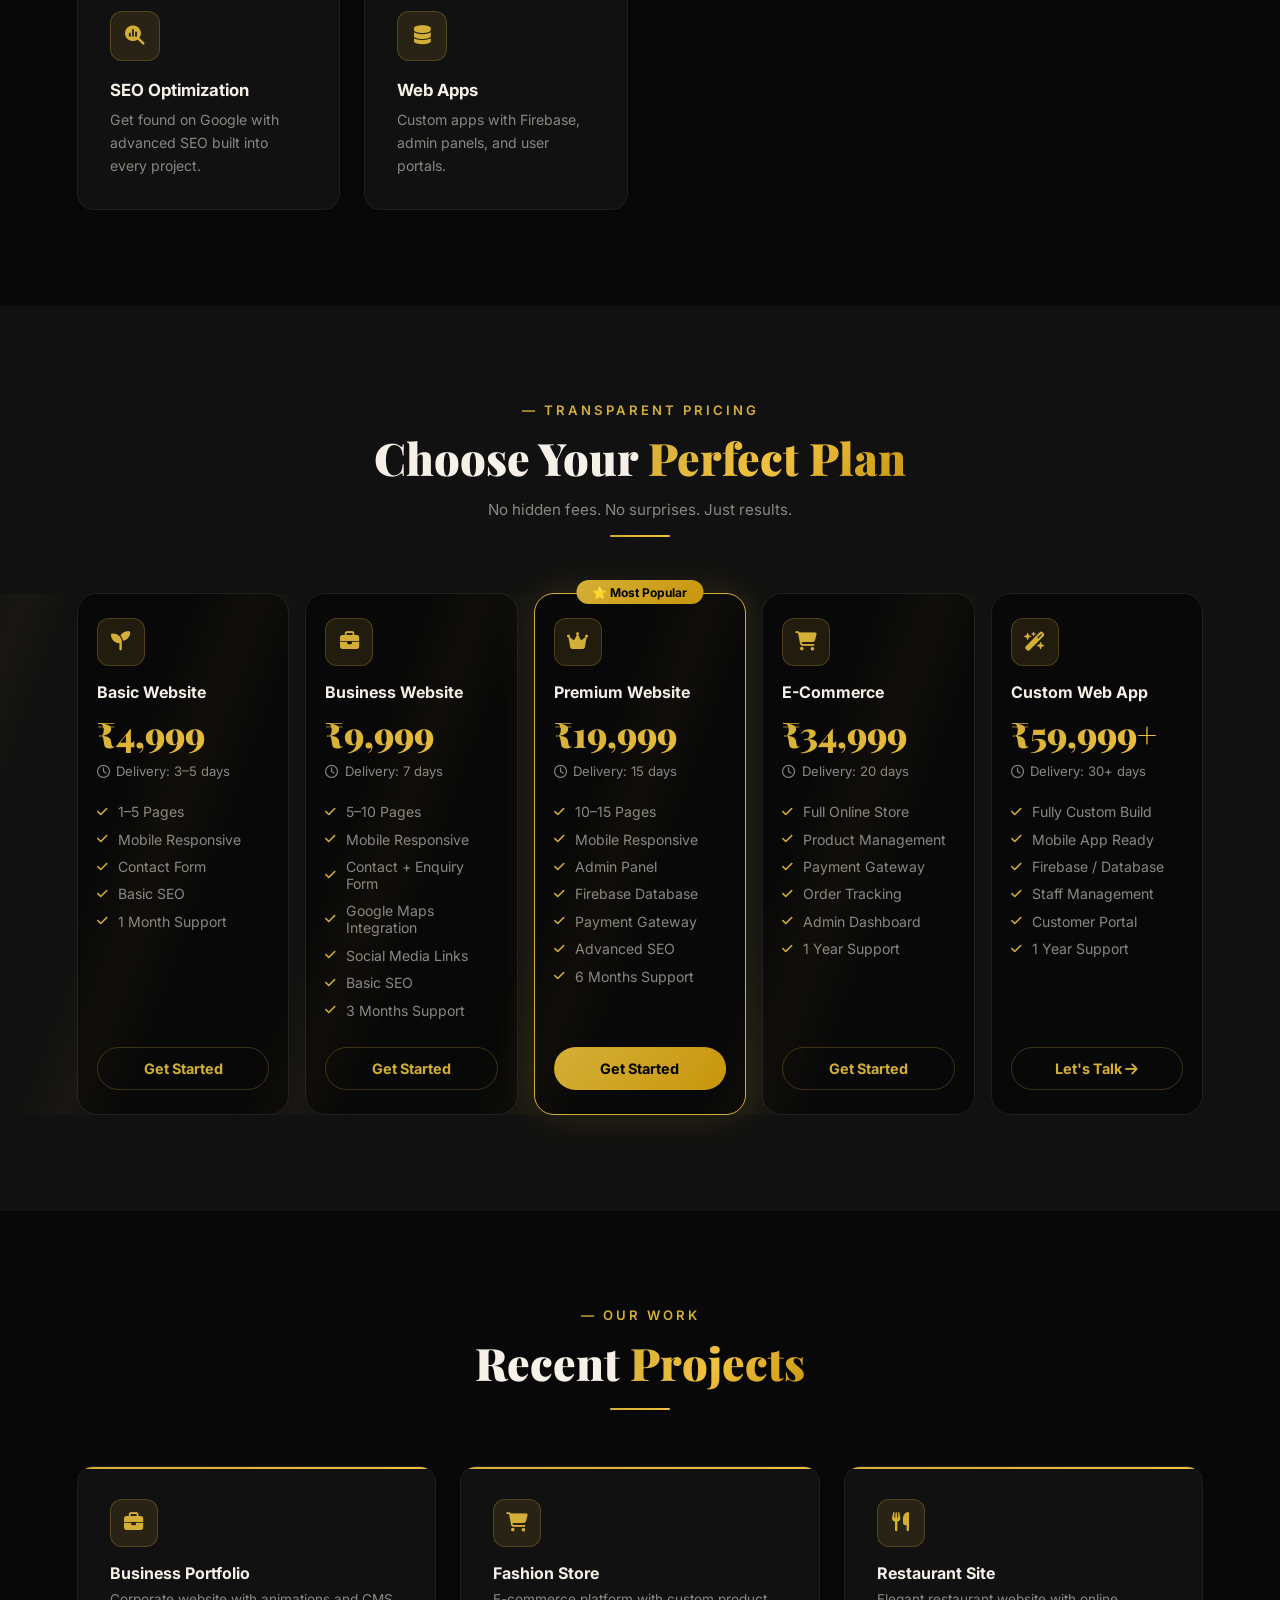
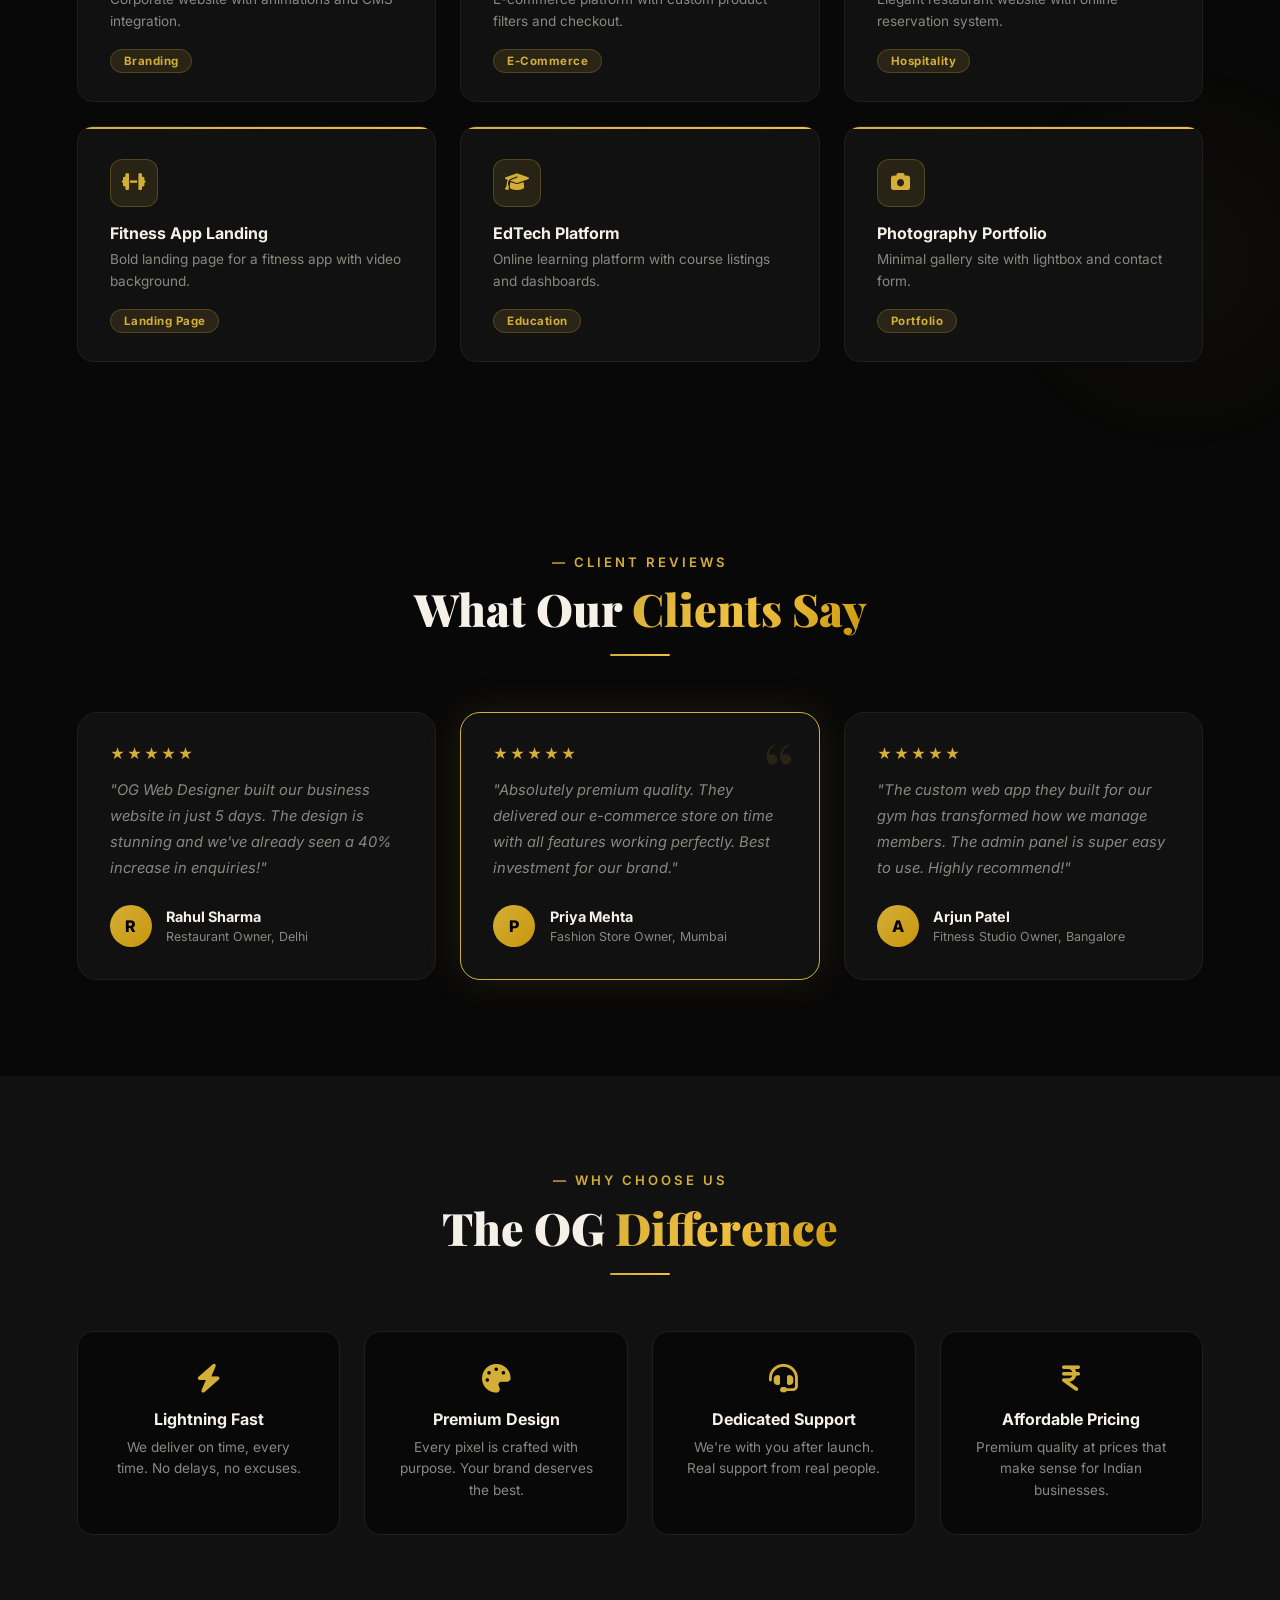
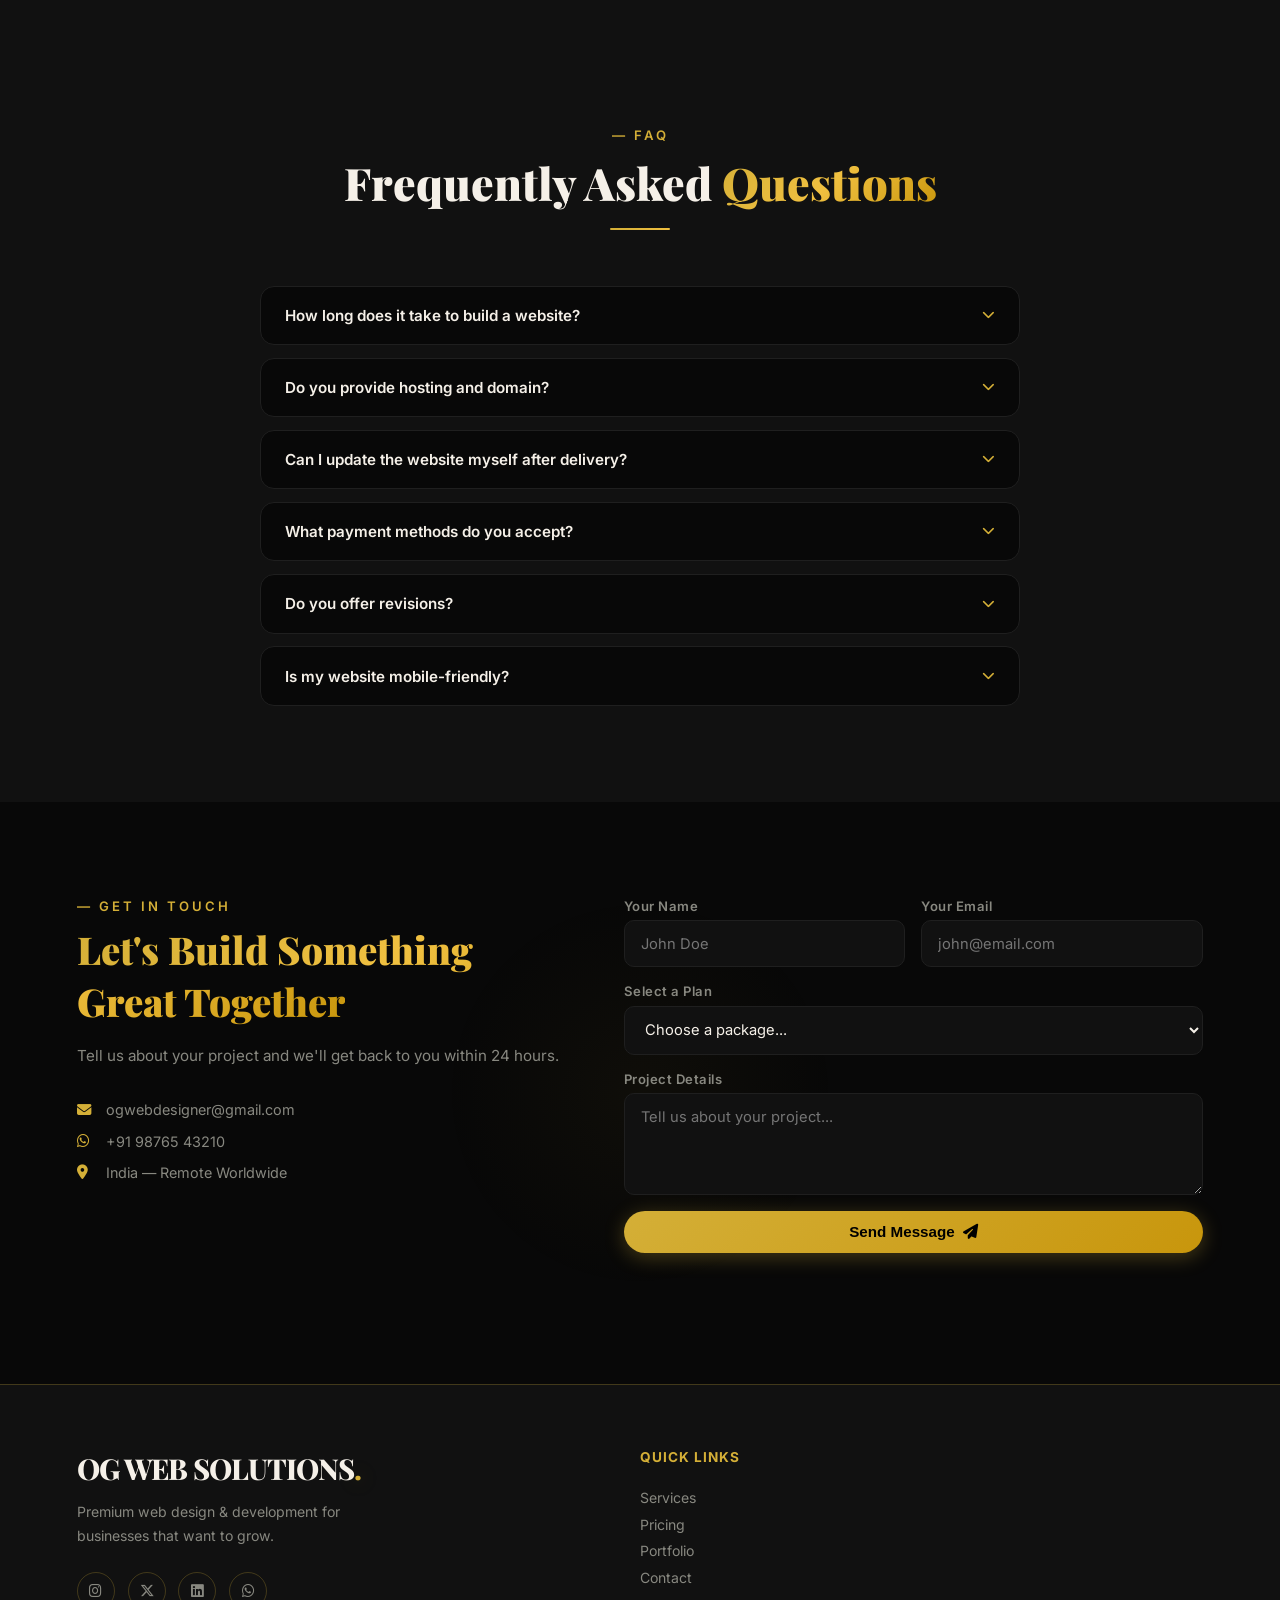
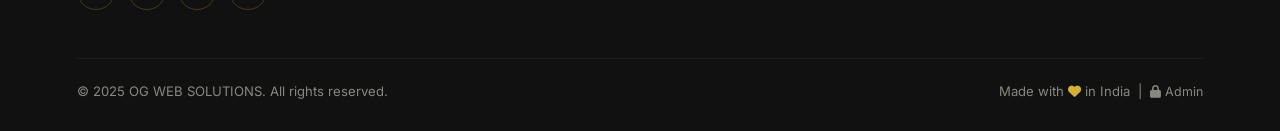
==== commit 521618d7: "Remove packages section from footer" ====
--- a/index.html
+++ b/index.html
@@ -365,14 +365,6 @@
         <a href="#pricing">Pricing</a>
         <a href="#portfolio">Portfolio</a>
         <a href="#contact">Contact</a>
-      </div>
-      <div class="footer-links">
-        <h4>Packages</h4>
-        <a href="#pricing">Basic — ₹4,999</a>
-        <a href="#pricing">Business — ₹9,999</a>
-        <a href="#pricing">Premium — ₹19,999</a>
-        <a href="#pricing">E-Commerce — ₹34,999</a>
-        <a href="#pricing">Custom App — ₹59,999+</a>
       </div>
     </div>
     <div class="footer-bottom">
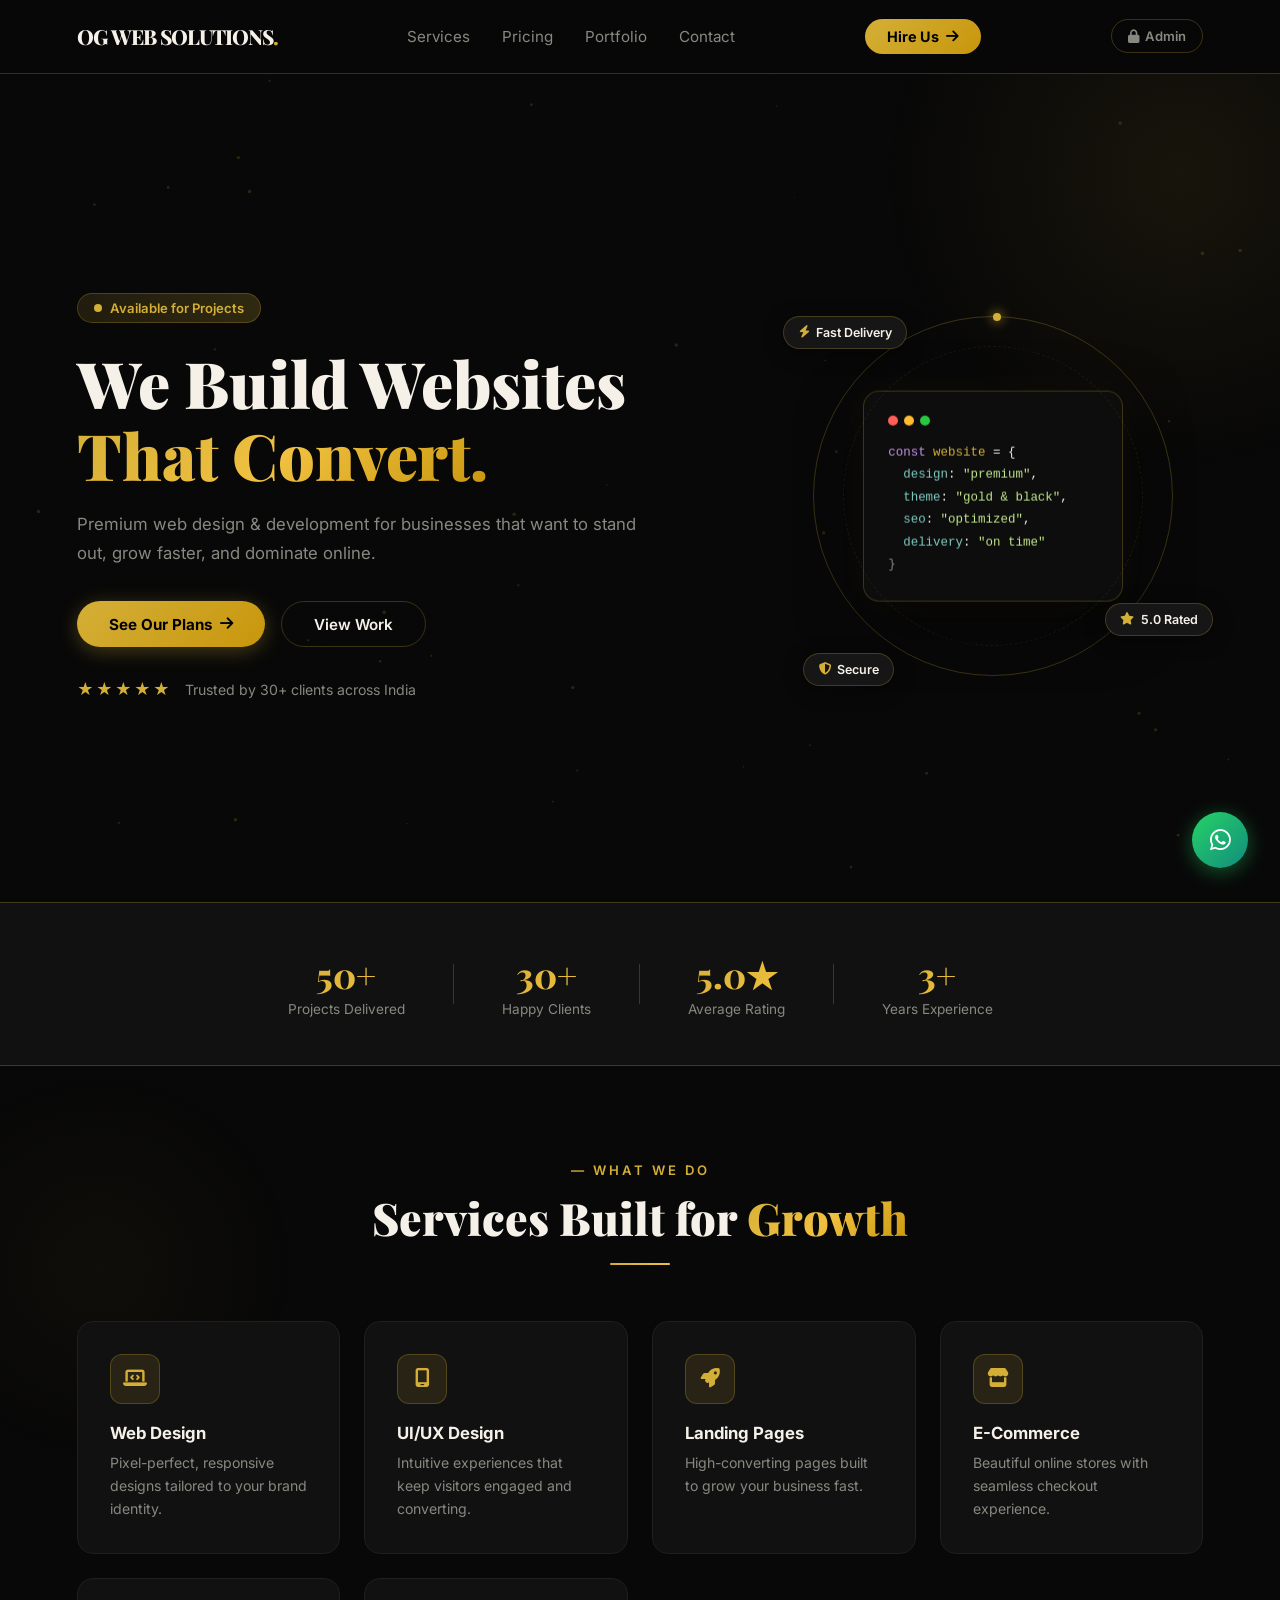
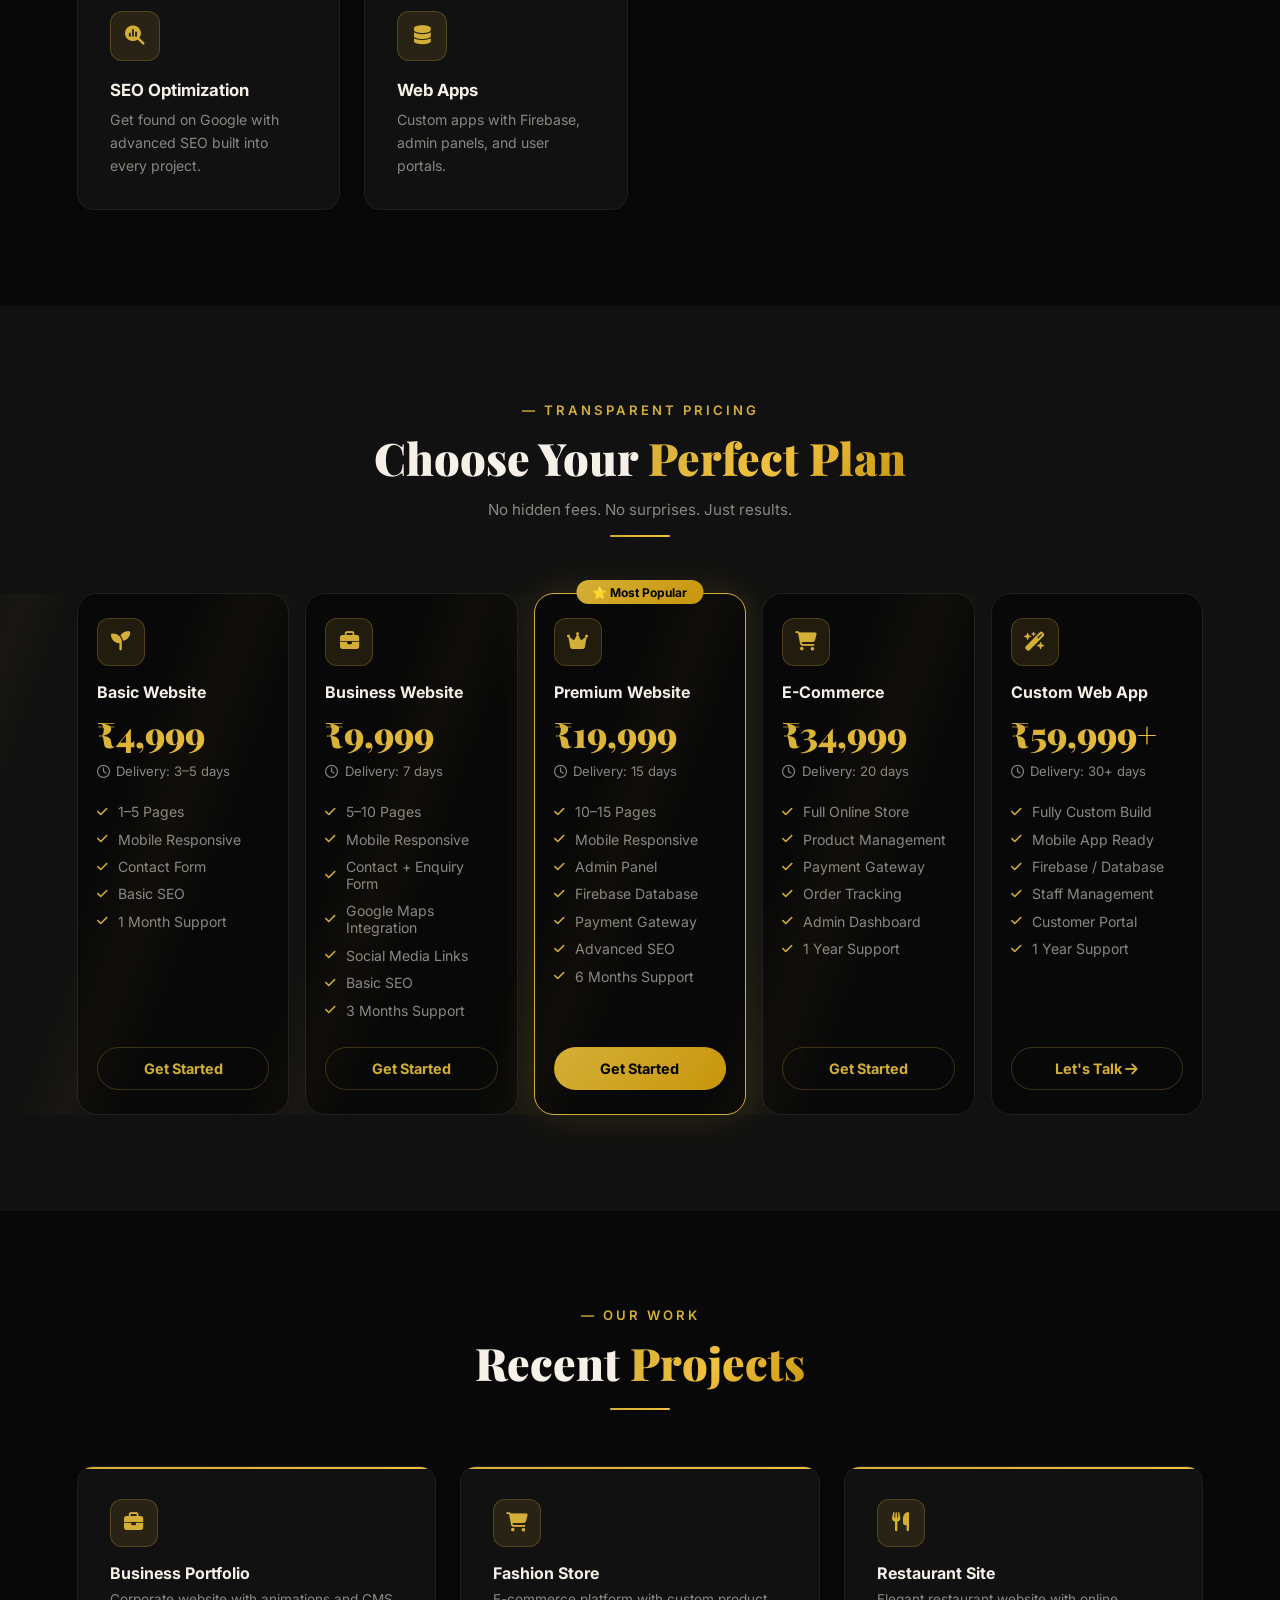
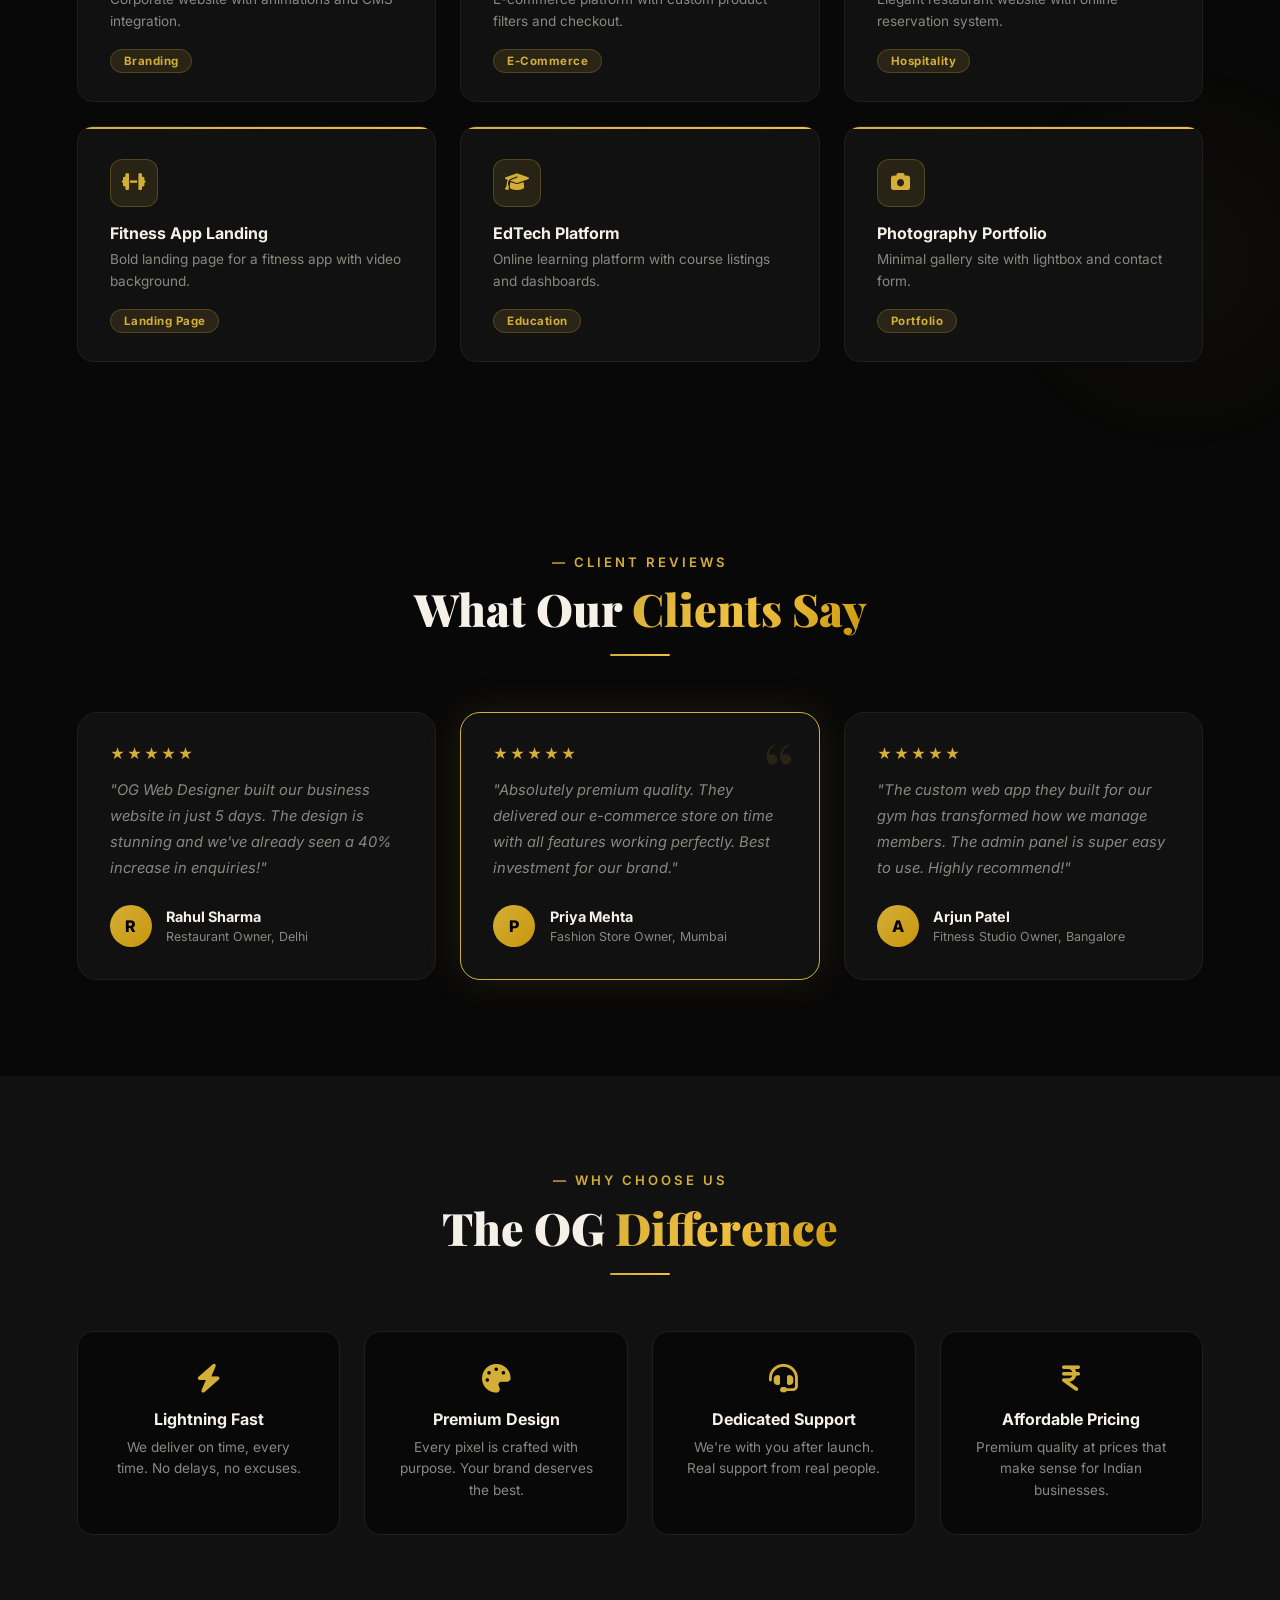
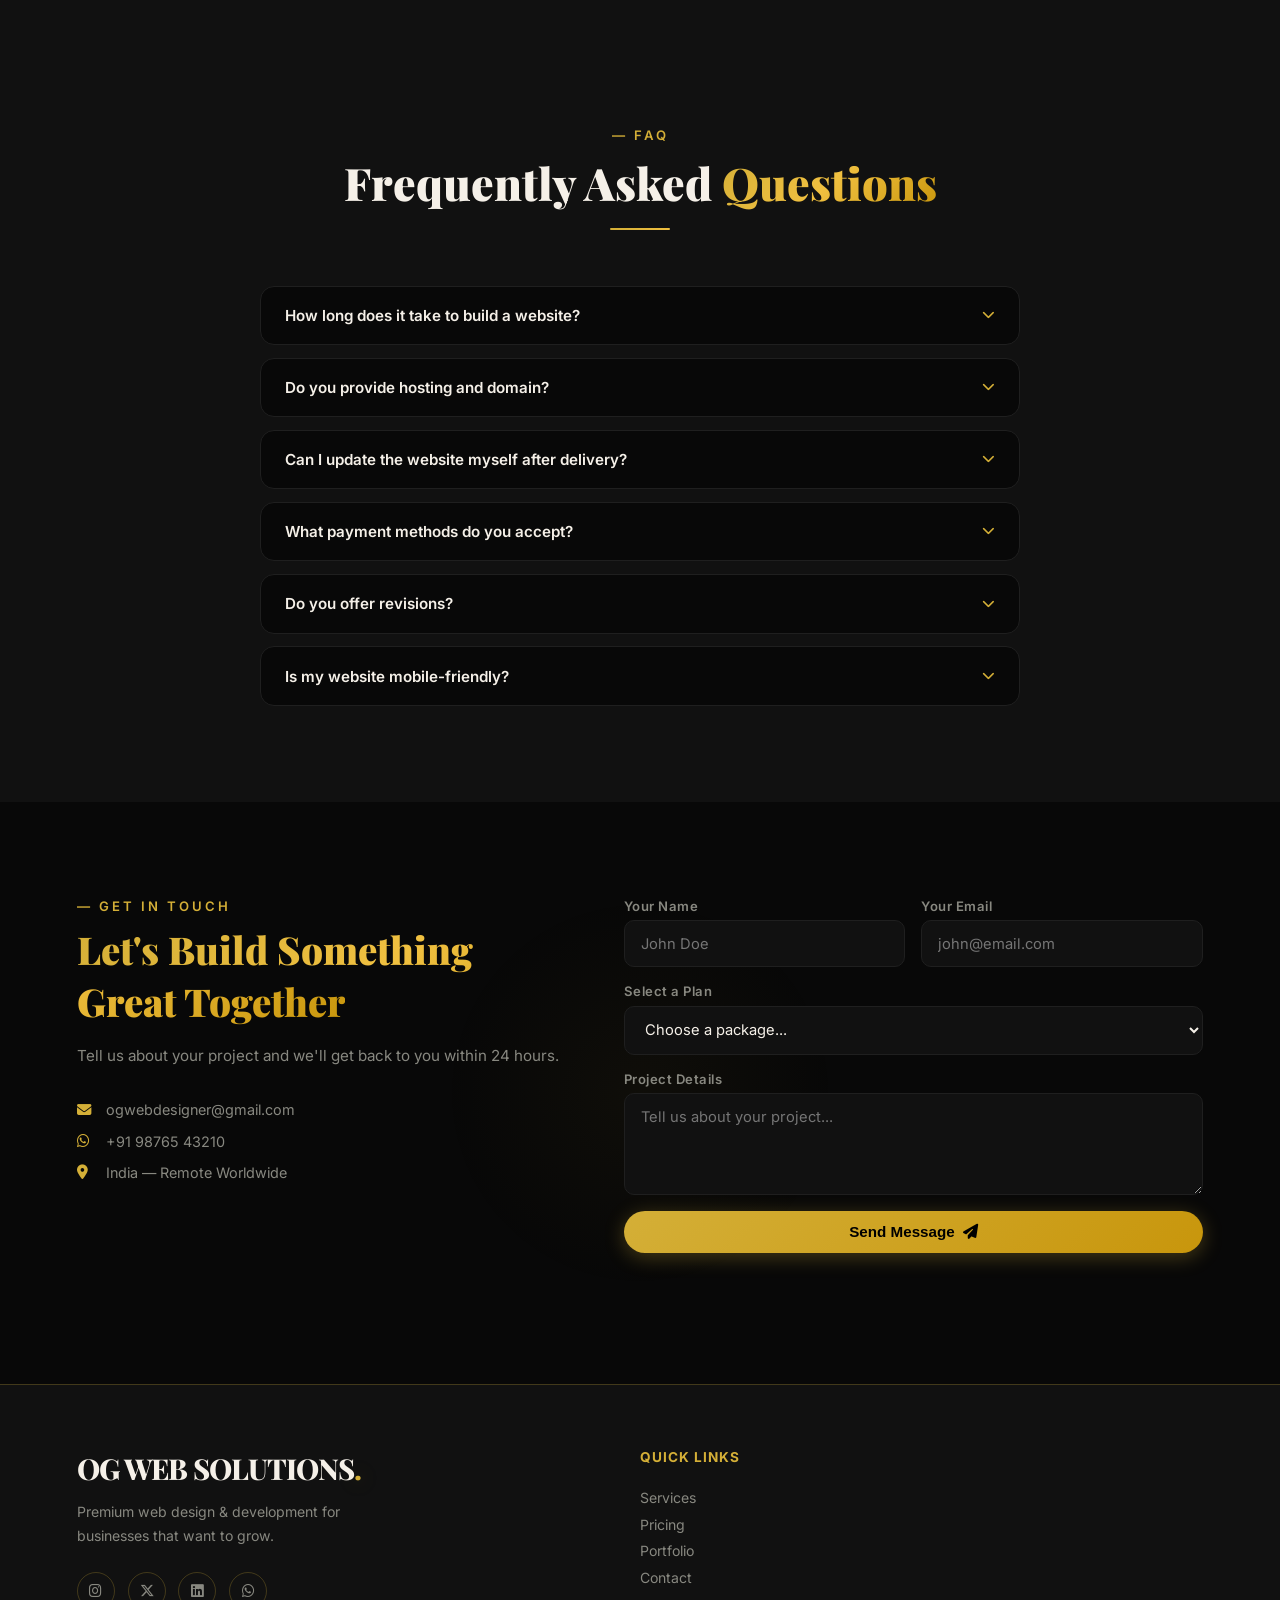
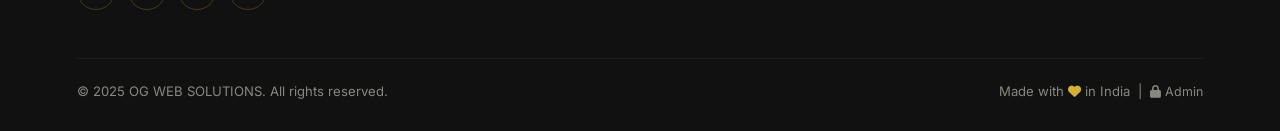
==== commit 1fa6f938: "Update WhatsApp number to 6304279351" ====
--- a/index.html
+++ b/index.html
@@ -17,7 +17,7 @@
   <canvas id="particles"></canvas>
 
   <!-- FLOATING WHATSAPP -->
-  <a href="https://wa.me/919876543210" class="whatsapp-float" target="_blank"><i class="fa-brands fa-whatsapp"></i></a>
+  <a href="https://wa.me/916304279351" class="whatsapp-float" target="_blank"><i class="fa-brands fa-whatsapp"></i></a>
 
   <!-- NAV -->
   <nav id="navbar">
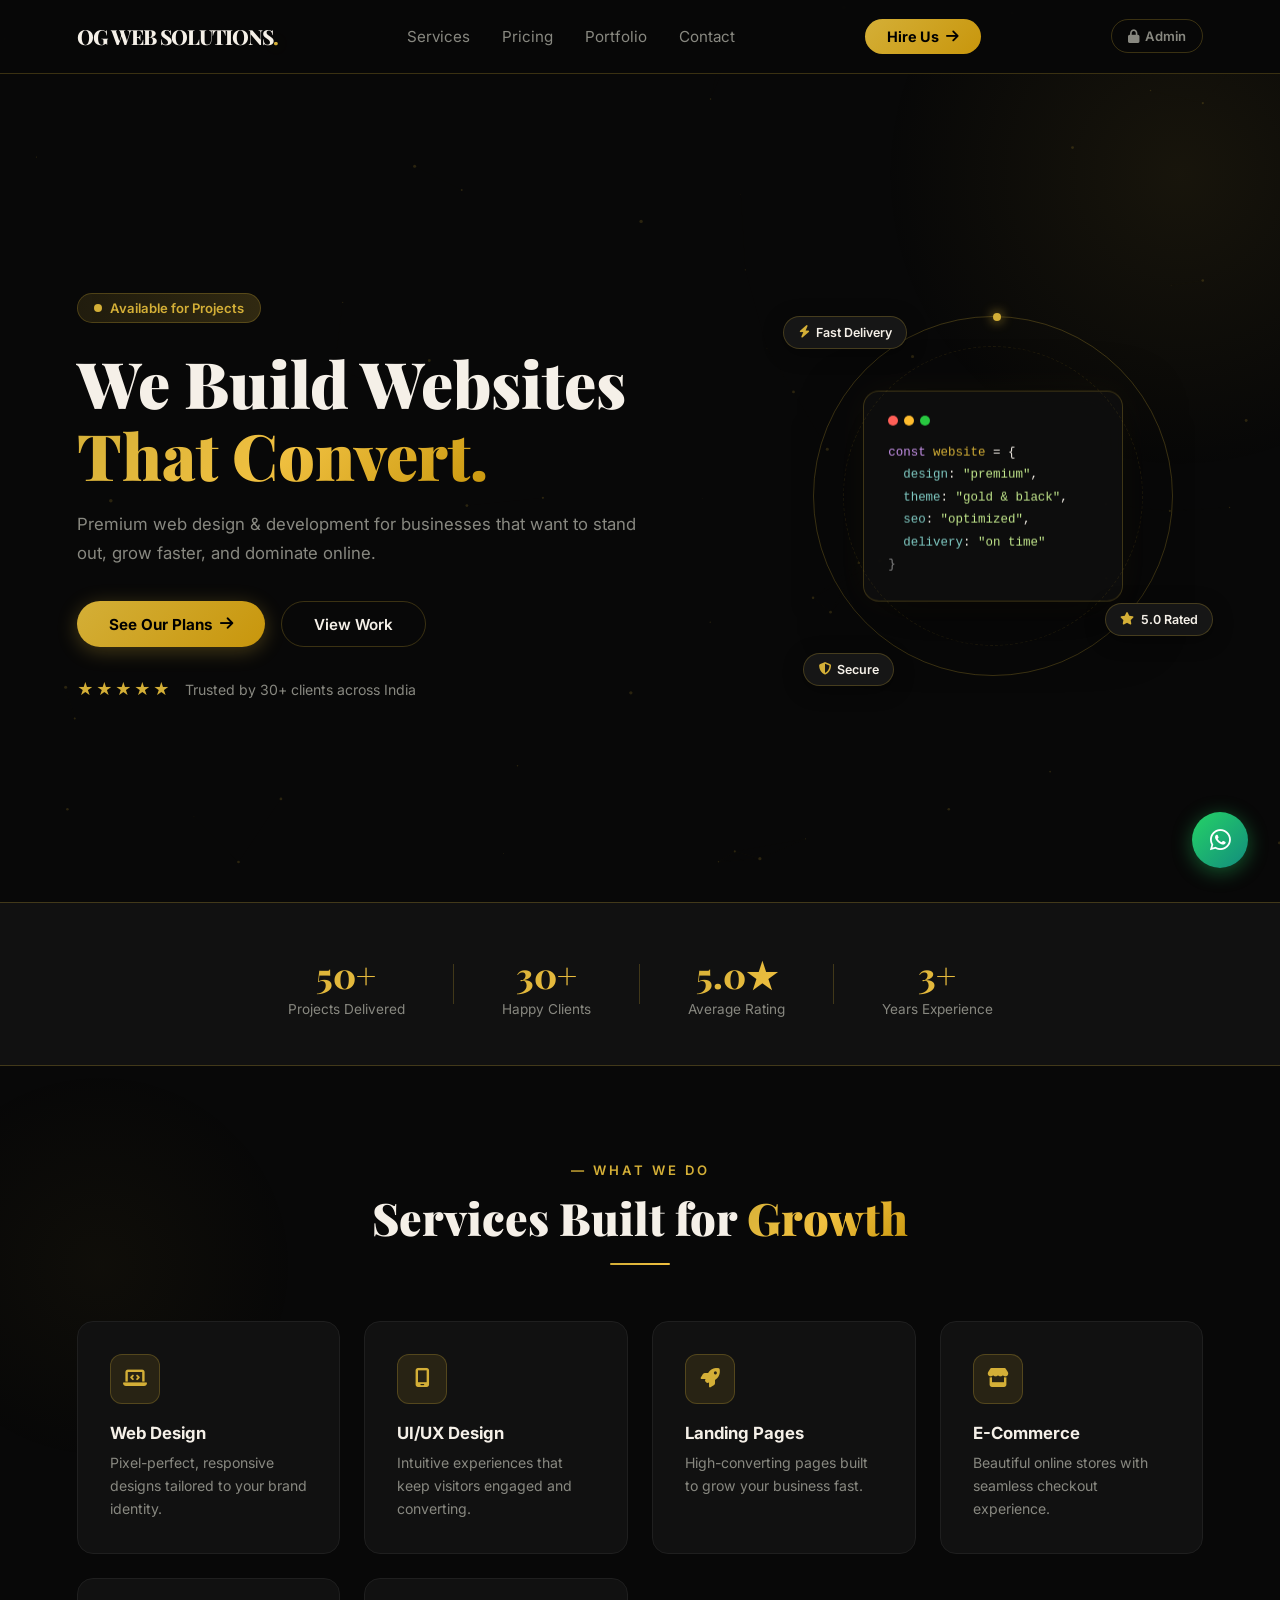
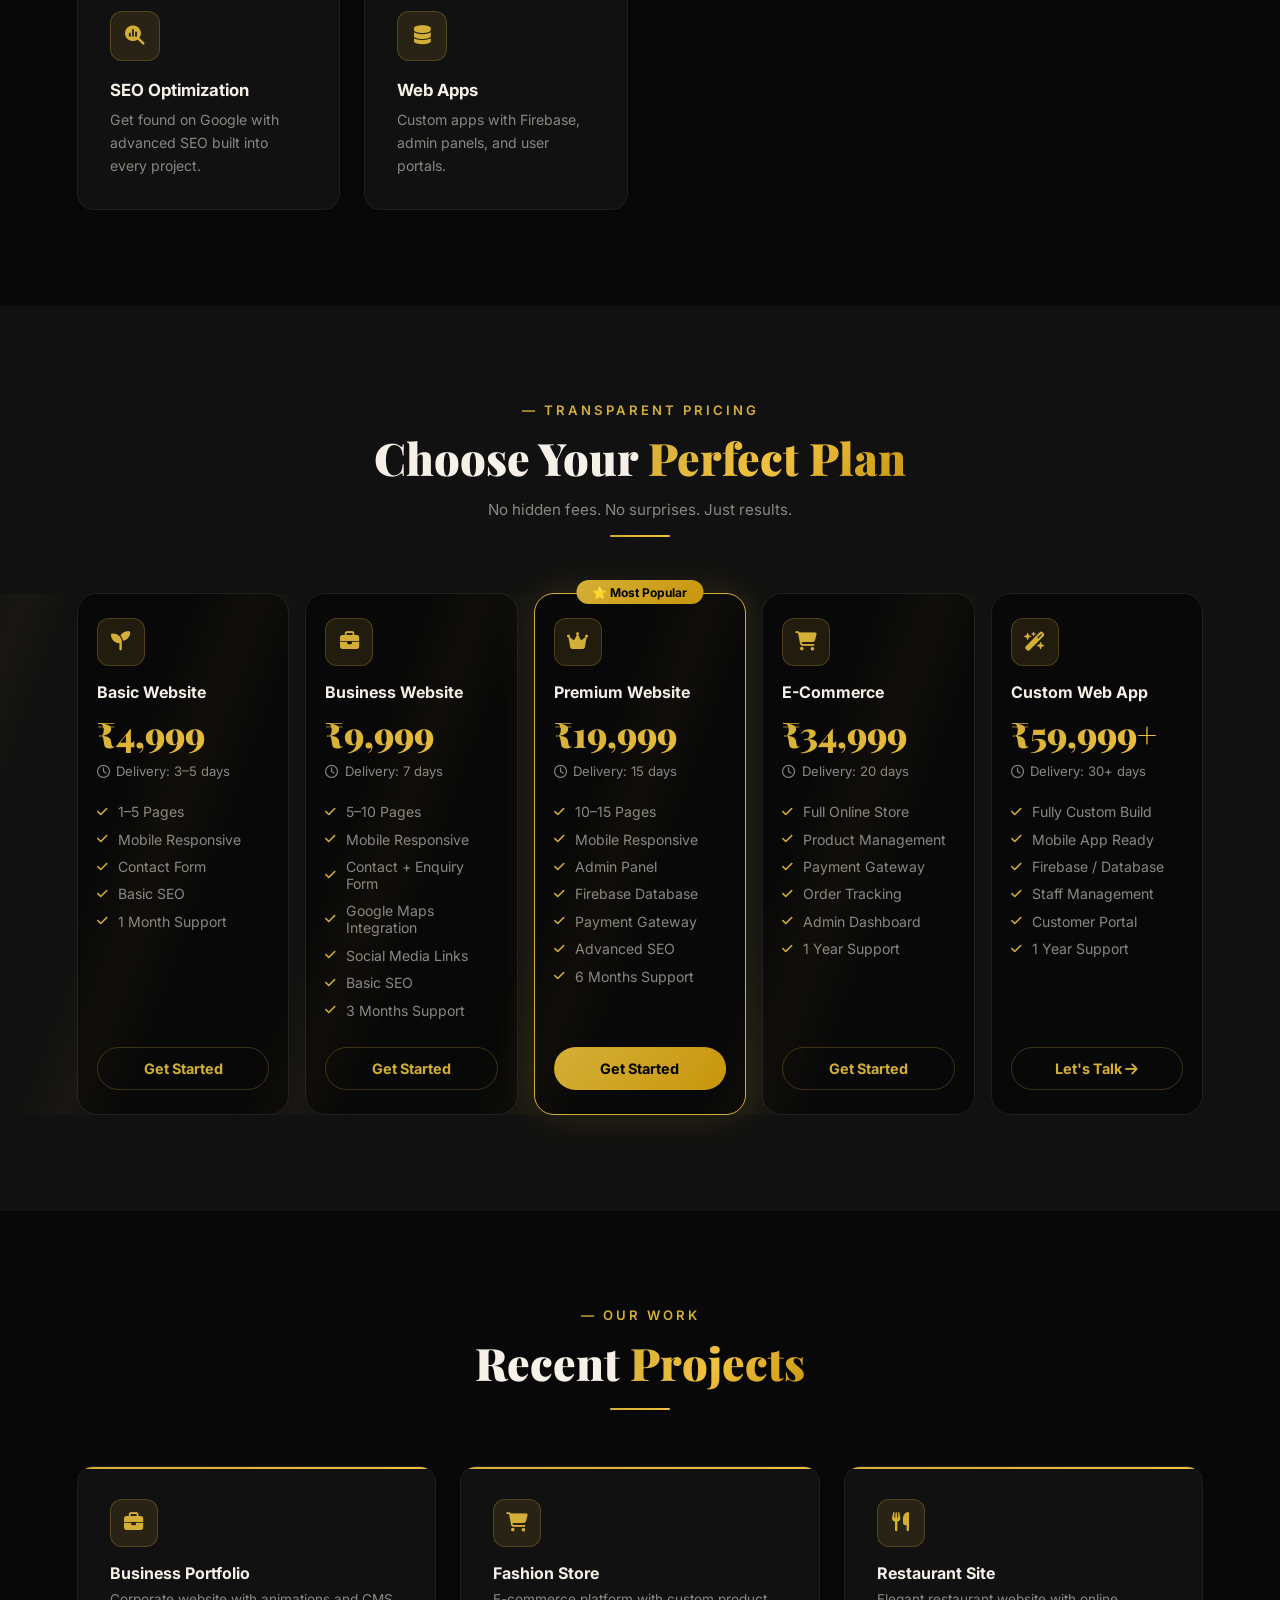
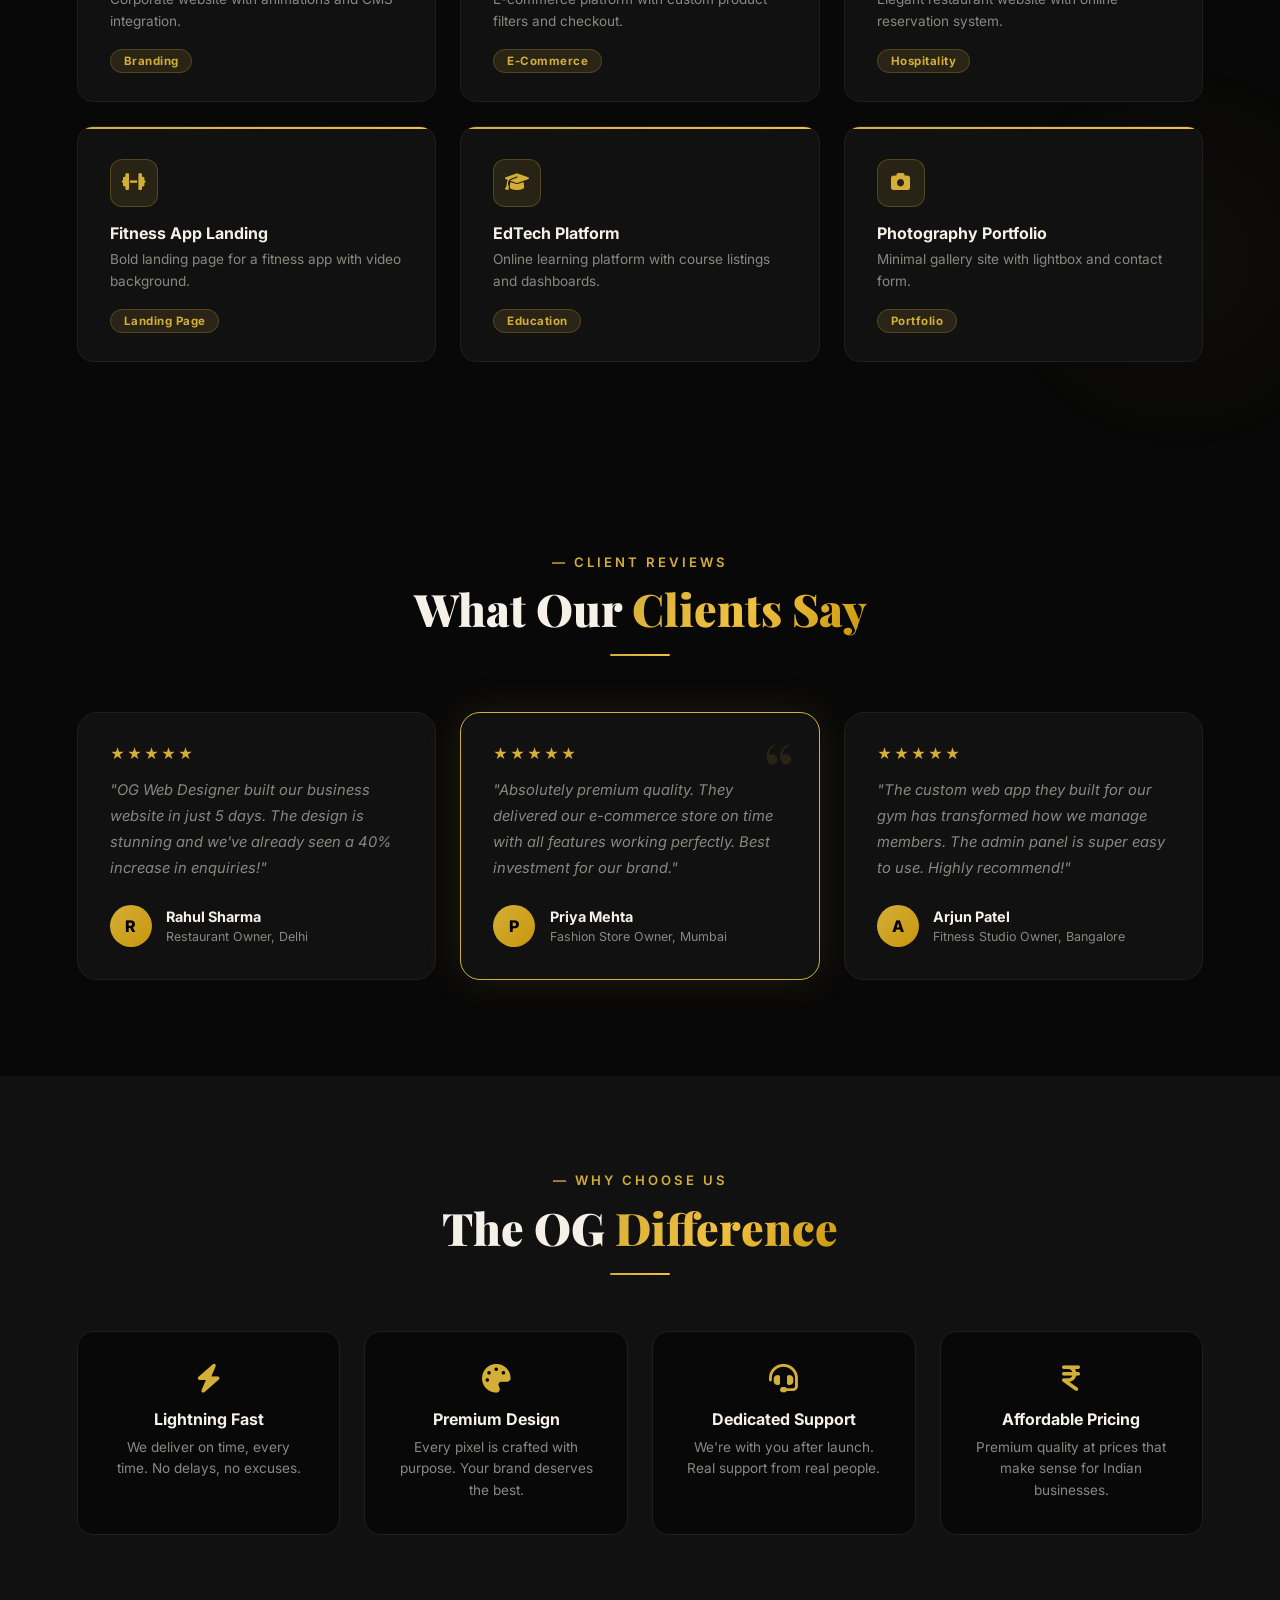
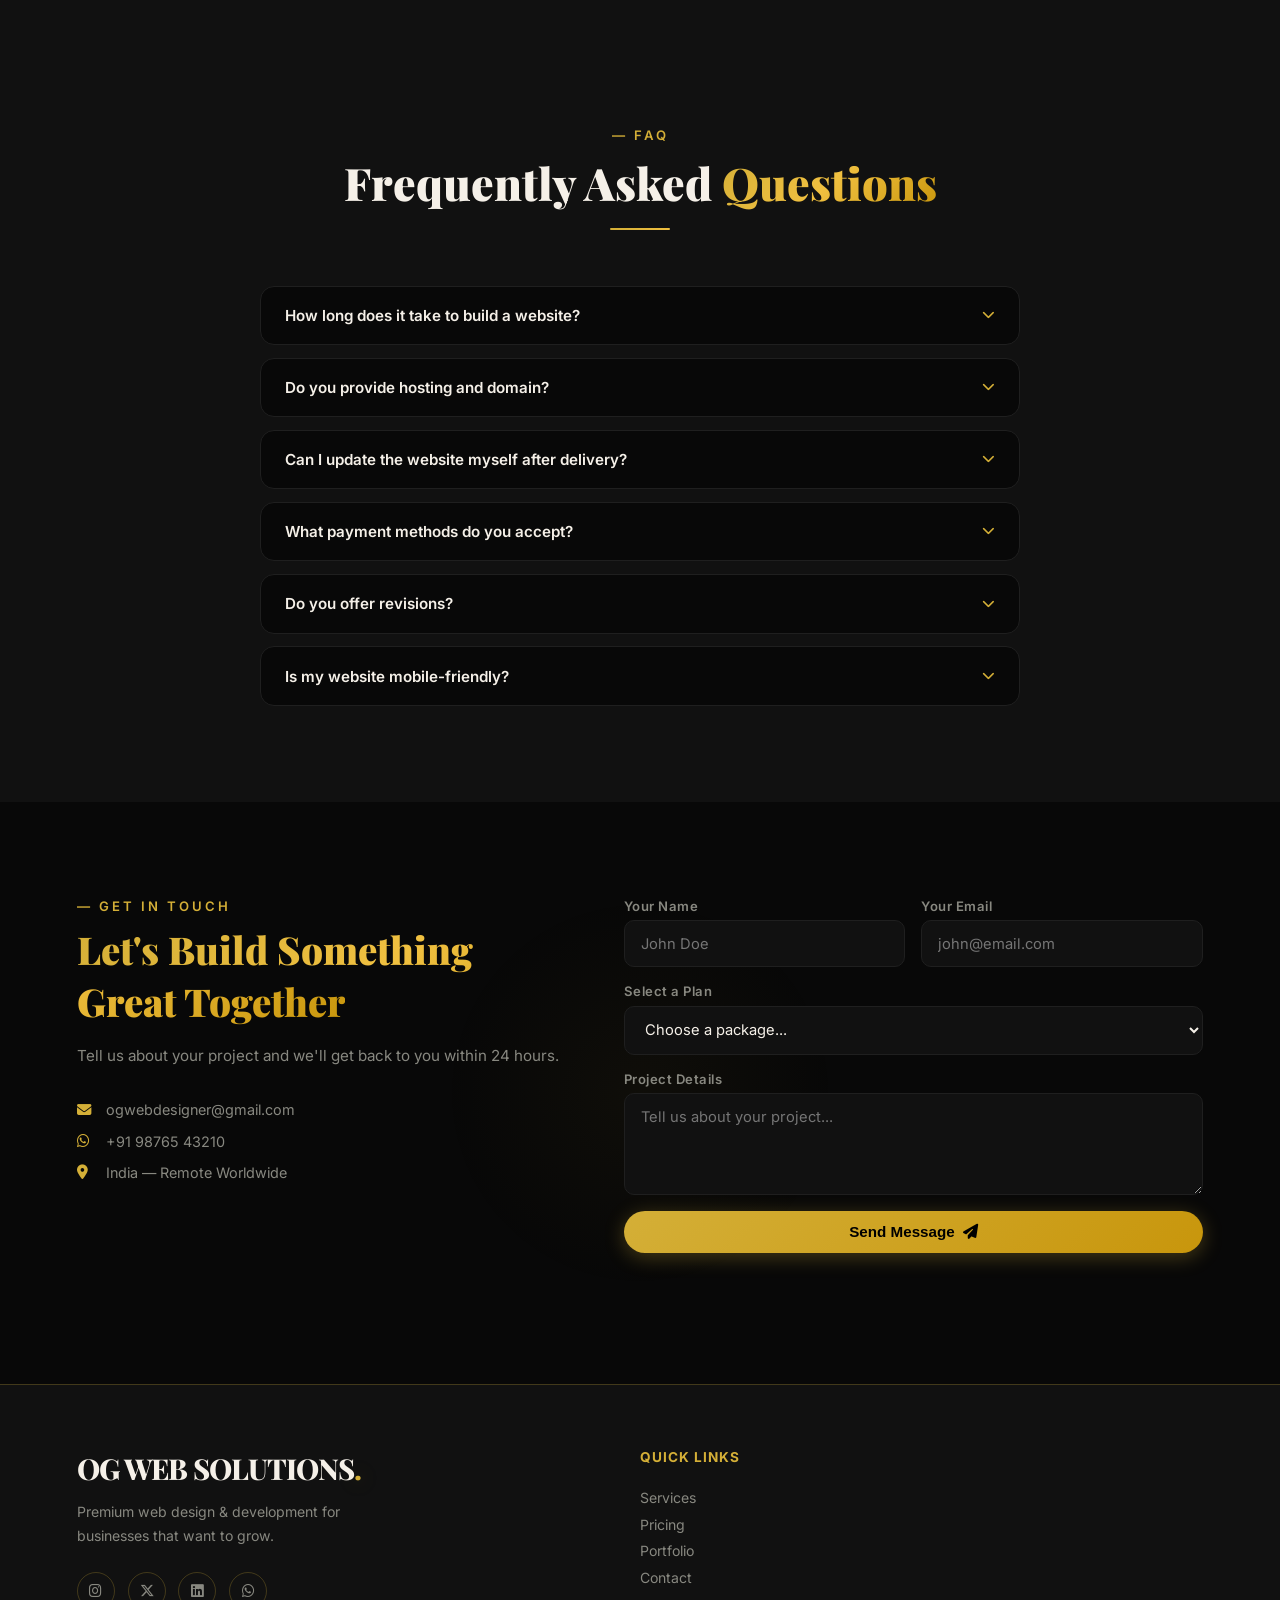
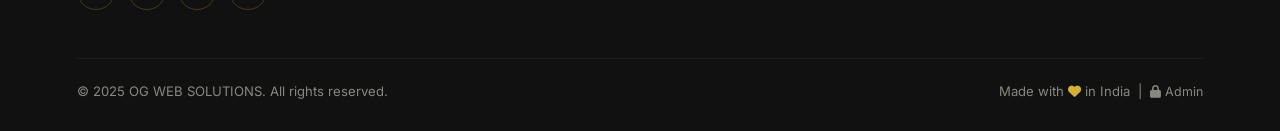
==== commit 4b00d1c8: "Add image support to portfolio cards" ====
--- a/index.html
+++ b/index.html
@@ -214,12 +214,30 @@
       <div class="gold-divider"></div>
     </div>
     <div class="port-grid">
-      <div class="p-card" style="--c:#c9a84c"><div class="p-icon"><i class="fa-solid fa-briefcase"></i></div><h3>Business Portfolio</h3><p>Corporate website with animations and CMS integration.</p><span class="pill">Branding</span></div>
-      <div class="p-card" style="--c:#d4af37"><div class="p-icon"><i class="fa-solid fa-cart-shopping"></i></div><h3>Fashion Store</h3><p>E-commerce platform with custom product filters and checkout.</p><span class="pill">E-Commerce</span></div>
-      <div class="p-card" style="--c:#b8960c"><div class="p-icon"><i class="fa-solid fa-utensils"></i></div><h3>Restaurant Site</h3><p>Elegant restaurant website with online reservation system.</p><span class="pill">Hospitality</span></div>
-      <div class="p-card" style="--c:#f0c040"><div class="p-icon"><i class="fa-solid fa-dumbbell"></i></div><h3>Fitness App Landing</h3><p>Bold landing page for a fitness app with video background.</p><span class="pill">Landing Page</span></div>
-      <div class="p-card" style="--c:#c9a84c"><div class="p-icon"><i class="fa-solid fa-graduation-cap"></i></div><h3>EdTech Platform</h3><p>Online learning platform with course listings and dashboards.</p><span class="pill">Education</span></div>
-      <div class="p-card" style="--c:#d4af37"><div class="p-icon"><i class="fa-solid fa-camera"></i></div><h3>Photography Portfolio</h3><p>Minimal gallery site with lightbox and contact form.</p><span class="pill">Portfolio</span></div>
+      <div class="p-card" style="--c:#c9a84c">
+        <div class="p-img"><img src="images/project1.jpg" alt="Business Portfolio" onerror="this.parentElement.style.display='none'"/></div>
+        <div class="p-icon"><i class="fa-solid fa-briefcase"></i></div><h3>Business Portfolio</h3><p>Corporate website with animations and CMS integration.</p><span class="pill">Branding</span>
+      </div>
+      <div class="p-card" style="--c:#d4af37">
+        <div class="p-img"><img src="images/project2.jpg" alt="Fashion Store" onerror="this.parentElement.style.display='none'"/></div>
+        <div class="p-icon"><i class="fa-solid fa-cart-shopping"></i></div><h3>Fashion Store</h3><p>E-commerce platform with custom product filters and checkout.</p><span class="pill">E-Commerce</span>
+      </div>
+      <div class="p-card" style="--c:#b8960c">
+        <div class="p-img"><img src="images/project3.jpg" alt="Restaurant Site" onerror="this.parentElement.style.display='none'"/></div>
+        <div class="p-icon"><i class="fa-solid fa-utensils"></i></div><h3>Restaurant Site</h3><p>Elegant restaurant website with online reservation system.</p><span class="pill">Hospitality</span>
+      </div>
+      <div class="p-card" style="--c:#f0c040">
+        <div class="p-img"><img src="images/project4.jpg" alt="Fitness App Landing" onerror="this.parentElement.style.display='none'"/></div>
+        <div class="p-icon"><i class="fa-solid fa-dumbbell"></i></div><h3>Fitness App Landing</h3><p>Bold landing page for a fitness app with video background.</p><span class="pill">Landing Page</span>
+      </div>
+      <div class="p-card" style="--c:#c9a84c">
+        <div class="p-img"><img src="images/project5.jpg" alt="EdTech Platform" onerror="this.parentElement.style.display='none'"/></div>
+        <div class="p-icon"><i class="fa-solid fa-graduation-cap"></i></div><h3>EdTech Platform</h3><p>Online learning platform with course listings and dashboards.</p><span class="pill">Education</span>
+      </div>
+      <div class="p-card" style="--c:#d4af37">
+        <div class="p-img"><img src="images/project6.jpg" alt="Photography Portfolio" onerror="this.parentElement.style.display='none'"/></div>
+        <div class="p-icon"><i class="fa-solid fa-camera"></i></div><h3>Photography Portfolio</h3><p>Minimal gallery site with lightbox and contact form.</p><span class="pill">Portfolio</span>
+      </div>
     </div>
   </section>
 
--- a/style.css
+++ b/style.css
@@ -477,6 +477,22 @@
   background: linear-gradient(90deg, var(--gold), var(--gold2));
 }
 .p-card:hover { transform: translateY(-6px); border-color: var(--gold-border); }
+
+.p-img {
+  width: 100%;
+  height: 160px;
+  border-radius: 10px;
+  overflow: hidden;
+  margin-bottom: 1rem;
+  border: 1px solid var(--gold-border);
+}
+.p-img img {
+  width: 100%;
+  height: 100%;
+  object-fit: cover;
+  transition: transform 0.4s ease;
+}
+.p-card:hover .p-img img { transform: scale(1.05); }
 
 .p-icon {
   width: 48px; height: 48px;
